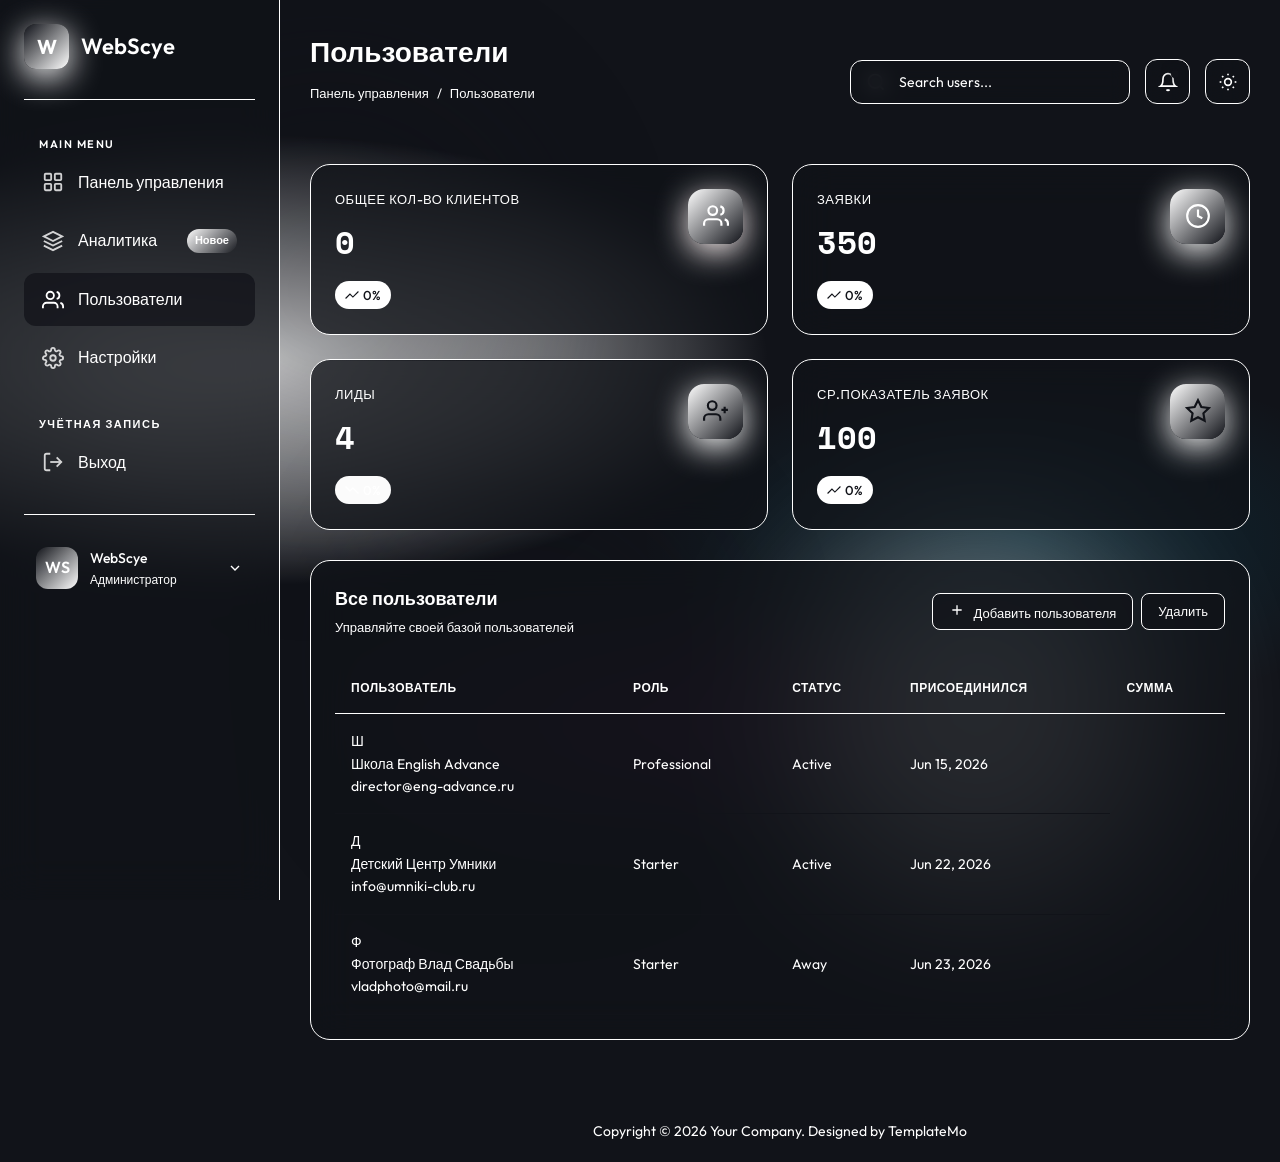
==== users.html @ d430a18f "Update users.html" ====
<!DOCTYPE html>
<html lang="en">
<head>
    <meta charset="UTF-8">
    <meta name="viewport" content="width=device-width, initial-scale=1.0">
    <title>Users - 3D Glassmorphism Dashboard</title>
    <meta name="description" content="3D Glassmorphism Dashboard Template by TemplateMo">
    <link rel="preconnect" href="https://fonts.googleapis.com">
    <link rel="preconnect" href="https://fonts.gstatic.com" crossorigin>
    <link href="https://fonts.googleapis.com/css2?family=Outfit:wght@300;400;500;600;700&family=Space+Mono:wght@400;700&display=swap" rel="stylesheet">
    <link rel="stylesheet" href="templatemo-glass-admin-style.css">
    <!--

TemplateMo 607 Glass Admin

https://templatemo.com/tm-607-glass-admin

-->
</head>
<body>
    <!-- Animated Background -->
    <div class="background"></div>
    <div class="orb orb-1"></div>
    <div class="orb orb-2"></div>
    <div class="orb orb-3"></div>

    <div class="dashboard">
        <!-- Sidebar -->
        <aside class="sidebar" id="sidebar">
            <div class="sidebar-header">
                <div class="logo">W</div>
                <span class="logo-text">WebScye</span>
            </div>

            <ul class="nav-menu">
                <li class="nav-section">
                    <span class="nav-section-title">Main Menu</span>
                    <ul>
                        <li class="nav-item">
                            <a href="index.html" class="nav-link">
                                <svg class="nav-icon" viewBox="0 0 24 24" fill="none" stroke="currentColor" stroke-width="2">
                                    <rect x="3" y="3" width="7" height="7" rx="1"/><rect x="14" y="3" width="7" height="7" rx="1"/>
                                    <rect x="3" y="14" width="7" height="7" rx="1"/><rect x="14" y="14" width="7" height="7" rx="1"/>
                                </svg>
                                Панель управления
                            </a>
                        </li>
                        <li class="nav-item">
                            <a href="analytics.html" class="nav-link">
                                <svg class="nav-icon" viewBox="0 0 24 24" fill="none" stroke="currentColor" stroke-width="2">
                                    <path d="M12 2L2 7l10 5 10-5-10-5z"/><path d="M2 17l10 5 10-5"/><path d="M2 12l10 5 10-5"/>
                                </svg>
                                Аналитика
                                <span class="nav-badge">Новое</span>
                            </a>
                        </li>
                        <li class="nav-item">
                            <a href="users.html" class="nav-link active">
                                <svg class="nav-icon" viewBox="0 0 24 24" fill="none" stroke="currentColor" stroke-width="2">
                                    <path d="M17 21v-2a4 4 0 0 0-4-4H5a4 4 0 0 0-4 4v2"/><circle cx="9" cy="7" r="4"/>
                                    <path d="M23 21v-2a4 4 0 0 0-3-3.87"/><path d="M16 3.13a4 4 0 0 1 0 7.75"/>
                                </svg>
                                Пользователи
                            </a>
                        </li>
                        <li class="nav-item">
                            <a href="settings.html" class="nav-link">
                                <svg class="nav-icon" viewBox="0 0 24 24" fill="none" stroke="currentColor" stroke-width="2">
                                    <circle cx="12" cy="12" r="3"/>
                                    <path d="M19.4 15a1.65 1.65 0 0 0 .33 1.82l.06.06a2 2 0 0 1 0 2.83 2 2 0 0 1-2.83 0l-.06-.06a1.65 1.65 0 0 0-1.82-.33 1.65 1.65 0 0 0-1 1.51V21a2 2 0 0 1-2 2 2 2 0 0 1-2-2v-.09A1.65 1.65 0 0 0 9 19.4a1.65 1.65 0 0 0-1.82.33l-.06.06a2 2 0 0 1-2.83 0 2 2 0 0 1 0-2.83l.06-.06a1.65 1.65 0 0 0 .33-1.82 1.65 1.65 0 0 0-1.51-1H3a2 2 0 0 1-2-2 2 2 0 0 1 2-2h.09A1.65 1.65 0 0 0 4.6 9a1.65 1.65 0 0 0-.33-1.82l-.06-.06a2 2 0 0 1 0-2.83 2 2 0 0 1 2.83 0l.06.06a1.65 1.65 0 0 0 1.82.33H9a1.65 1.65 0 0 0 1-1.51V3a2 2 0 0 1 2-2 2 2 0 0 1 2 2v.09a1.65 1.65 0 0 0 1 1.51 1.65 1.65 0 0 0 1.82-.33l.06-.06a2 2 0 0 1 2.83 0 2 2 0 0 1 0 2.83l-.06.06a1.65 1.65 0 0 0-.33 1.82V9a1.65 1.65 0 0 0 1.51 1H21a2 2 0 0 1 2 2 2 2 0 0 1-2 2h-.09a1.65 1.65 0 0 0-1.51 1z"/>
                                </svg>
                                Настройки
                            </a>
                        </li>
                    </ul>
                </li>

                <li class="nav-section">
                    <span class="nav-section-title">Учётная запись</span>
                    <ul>
                        <li class="nav-item">
                            <a href="login.html" class="nav-link">
                                <svg class="nav-icon" viewBox="0 0 24 24" fill="none" stroke="currentColor" stroke-width="2">
                                    <path d="M9 21H5a2 2 0 0 1-2-2V5a2 2 0 0 1 2-2h4"/>
                                    <polyline points="16 17 21 12 16 7"/><line x1="21" y1="12" x2="9" y2="12"/>
                                </svg>
                                Выход
                            </a>
                        </li>
                    </ul>
                </li>
            </ul>

            <div class="sidebar-footer">
                <div class="user-profile">
                    <div class="user-avatar">WS</div>
                    <div class="user-info">
                        <div class="user-name">WebScye</div>
                        <div class="user-role">Администратор</div>
                    </div>
                    <svg width="16" height="16" viewBox="0 0 24 24" fill="none" stroke="currentColor" stroke-width="2">
                        <polyline points="6 9 12 15 18 9"/>
                    </svg>
                </div>
            </div>
        </aside>

        <!-- Main Content -->
        <main class="main-content">
            <!-- Top Navbar -->
            <nav class="navbar">
                <div class="page-header">
                    <h1 class="page-title">Пользователи</h1>
                    <div class="page-breadcrumb">
                        <a href="index.html">Панель управления</a>
                        <span>/</span>
                        <span>Пользователи</span>
                    </div>
                </div>
                <div class="navbar-right">
                    <div class="search-box">
                        <svg class="search-icon" viewBox="0 0 24 24" fill="none" stroke="currentColor" stroke-width="2">
                            <circle cx="11" cy="11" r="8"/><line x1="21" y1="21" x2="16.65" y2="16.65"/>
                        </svg>
                        <input type="text" class="search-input" class="crm-search" placeholder="Search users...">
                    </div>
                    <button class="nav-btn">
                        <svg viewBox="0 0 24 24" fill="none" stroke="currentColor" stroke-width="2">
                            <path d="M18 8A6 6 0 0 0 6 8c0 7-3 9-3 9h18s-3-2-3-9"/><path d="M13.73 21a2 2 0 0 1-3.46 0"/>
                        </svg>
                        <span class="notification-dot"></span>
                    </button>
                    <button class="nav-btn" id="theme-toggle" title="Toggle Light/Dark Mode">
                        <svg class="icon-sun" viewBox="0 0 24 24" fill="none" stroke="currentColor" stroke-width="2">
                            <circle cx="12" cy="12" r="4"/><path d="M12 2v2"/><path d="M12 20v2"/>
                            <path d="M4.93 4.93l1.41 1.41"/><path d="M17.66 17.66l1.41 1.41"/>
                            <path d="M2 12h2"/><path d="M20 12h2"/>
                            <path d="M6.34 17.66l-1.41 1.41"/><path d="M19.07 4.93l-1.41 1.41"/>
                        </svg>
                        <svg class="icon-moon" viewBox="0 0 24 24" fill="none" stroke="currentColor" stroke-width="2" style="display: none;">
                            <path d="M21 12.79A9 9 0 1 1 11.21 3 7 7 0 0 0 21 12.79z"/>
                        </svg>
                    </button>
                </div>
            </nav>

            <!-- Stats Cards -->
            <section class="stats-grid">
                <div class="glass-card glass-card-3d stat-card">
                    <div class="stat-card-inner">
                        <div class="stat-info">
                            <h3>Общее Кол-во клиентов</h3>
                            <div class="stat-value">0</div>
                            <span class="stat-change positive">
                                <svg width="14" height="14" viewBox="0 0 24 24" fill="none" stroke="currentColor" stroke-width="2"><polyline points="23 6 13.5 15.5 8.5 10.5 1 18"/></svg>
                                0%
                            </span>
                        </div>
                        <div class="stat-icon cyan">
                            <svg viewBox="0 0 24 24" fill="none" stroke="var(--emerald-light)" stroke-width="2">
                                <path d="M17 21v-2a4 4 0 0 0-4-4H5a4 4 0 0 0-4 4v2"/><circle cx="9" cy="7" r="4"/>
                                <path d="M23 21v-2a4 4 0 0 0-3-3.87"/><path d="M16 3.13a4 4 0 0 1 0 7.75"/>
                            </svg>
                        </div>
                    </div>
                </div>

                <div class="glass-card glass-card-3d stat-card">
                    <div class="stat-card-inner">
                        <div class="stat-info">
                            <h3>Заявки</h3>
                            <div class="stat-value">350</div>
                            <span class="stat-change positive">
                                <svg width="14" height="14" viewBox="0 0 24 24" fill="none" stroke="currentColor" stroke-width="2"><polyline points="23 6 13.5 15.5 8.5 10.5 1 18"/></svg>
                                0%
                            </span>
                        </div>
                        <div class="stat-icon magenta">
                            <svg viewBox="0 0 24 24" fill="none" stroke="var(--gold)" stroke-width="2">
                                <circle cx="12" cy="12" r="10"/><path d="M12 6v6l4 2"/>
                            </svg>
                        </div>
                    </div>
                </div>

                <div class="glass-card glass-card-3d stat-card">
                    <div class="stat-card-inner">
                        <div class="stat-info">
                            <h3>Лиды</h3>
                            <div class="stat-value">4</div>
                            <span class="stat-change negative">
                                <svg width="14" height="14" viewBox="0 0 24 24" fill="none" stroke="currentColor" stroke-width="2"><polyline points="23 18 13.5 8.5 8.5 13.5 1 6"/></svg>
                                0%
                            </span>
                        </div>
                        <div class="stat-icon purple">
                            <svg viewBox="0 0 24 24" fill="none" stroke="var(--coral)" stroke-width="2">
                                <path d="M16 21v-2a4 4 0 0 0-4-4H5a4 4 0 0 0-4 4v2"/><circle cx="8.5" cy="7" r="4"/>
                                <line x1="20" y1="8" x2="20" y2="14"/><line x1="23" y1="11" x2="17" y2="11"/>
                            </svg>
                        </div>
                    </div>
                </div>

                <div class="glass-card glass-card-3d stat-card">
                    <div class="stat-card-inner">
                        <div class="stat-info">
                            <h3>Ср.Показатель заявок</h3>
                            <div class="stat-value">100</div>
                            <span class="stat-change positive">
                                <svg width="14" height="14" viewBox="0 0 24 24" fill="none" stroke="currentColor" stroke-width="2"><polyline points="23 6 13.5 15.5 8.5 10.5 1 18"/></svg>
                                0%
                            </span>
                        </div>
                        <div class="stat-icon success">
                            <svg viewBox="0 0 24 24" fill="none" stroke="var(--success)" stroke-width="2">
                                <polygon points="12 2 15.09 8.26 22 9.27 17 14.14 18.18 21.02 12 17.77 5.82 21.02 7 14.14 2 9.27 8.91 8.26 12 2"/>
                            </svg>
                        </div>
                    </div>
                </div>
            </section>

            <!-- Users Table -->
            <section class="content-grid" style="grid-template-columns: 1fr;">
                <div class="glass-card table-card" style="grid-column: span 1;">
                    <div class="card-header">
                        <div>
                            <h2 class="card-title">Все пользователи</h2>
                            <p class="card-subtitle">Управляйте своей базой пользователей</p>
                        </div>
                        <div class="card-actions">
                            <button onclick="triggerAddUser(event)" class="card-btn">
                                <svg width="16" height="16" viewBox="0 0 24 24" fill="none" stroke="currentColor" stroke-width="2" style="margin-right: 6px;">
                                    <line x1="12" y1="5" x2="12" y2="19"/><line x1="5" y1="12" x2="19" y2="12"/>
                                </svg>
                                  Добавить пользователя
                            </button>
                            <button onclick="triggerDeleteMode(event)"  class="card-btn">Удалить</button>
                        </div>
                    </div>
                    <div class="table-wrapper">
                        <table class="data-table">
                            <thead>
                                <tr>
                                    <th>Пользователь</th>
                                    <th>Роль</th>
                                    <th>Статус</th>
                                    <th>Присоединился</th>
                                    <th>Сумма</th>
                                    
                                </tr>
                            </thead>
                            <tbody id="users-table-body">
                                <tr>
                                    <td><div class="table-user"><div class="table-avatar" style="background: linear-gradient(135deg, var(--emerald-light), var(--emerald));">JD</div><div class="table-user-info"><span class="table-user-name">John Doe</span><span class="table-user-email">john@example.com</span></div></div></td>
                                    <td>Administrator</td>
                                    <td><span class="status-badge completed">Active</span></td>
                                    <td>Jan 15, 2024</td>
                                    <td>2 mins ago</td>
                                    <td>
                                        <button class="card-btn" style="padding: 6px 12px;">Edit</button>
                                    </td>
                                </tr>
                                <tr>
                                    <td><div class="table-user"><div class="table-avatar" style="background: linear-gradient(135deg, var(--gold), var(--amber));">AS</div><div class="table-user-info"><span class="table-user-name">Anna Smith</span><span class="table-user-email">anna@example.com</span></div></div></td>
                                    <td>Editor</td>
                                    <td><span class="status-badge completed">Active</span></td>
                                    <td>Feb 22, 2024</td>
                                    <td>15 mins ago</td>
                                    <td>
                                        <button class="card-btn" style="padding: 6px 12px;">Edit</button>
                                    </td>
                                </tr>
                                <tr>
                                    <td><div class="table-user"><div class="table-avatar" style="background: linear-gradient(135deg, var(--success), var(--emerald));">MJ</div><div class="table-user-info"><span class="table-user-name">Mike Johnson</span><span class="table-user-email">mike@example.com</span></div></div></td>
                                    <td>User</td>
                                    <td><span class="status-badge pending">Away</span></td>
                                    <td>Mar 10, 2024</td>
                                    <td>2 hours ago</td>
                                    <td>
                                        <button class="card-btn" style="padding: 6px 12px;">Edit</button>
                                    </td>
                                </tr>
                                <tr>
                                    <td><div class="table-user"><div class="table-avatar" style="background: linear-gradient(135deg, var(--coral), var(--gold));">EW</div><div class="table-user-info"><span class="table-user-name">Emily White</span><span class="table-user-email">emily@example.com</span></div></div></td>
                                    <td>Moderator</td>
                                    <td><span class="status-badge completed">Active</span></td>
                                    <td>Apr 5, 2024</td>
                                    <td>30 mins ago</td>
                                    <td>
                                        <button class="card-btn" style="padding: 6px 12px;">Edit</button>
                                    </td>
                                </tr>
                                <tr>
                                    <td><div class="table-user"><div class="table-avatar" style="background: linear-gradient(135deg, var(--emerald), var(--gold));">RB</div><div class="table-user-info"><span class="table-user-name">Robert Brown</span><span class="table-user-email">robert@example.com</span></div></div></td>
                                    <td>User</td>
                                    <td><span class="status-badge processing">Offline</span></td>
                                    <td>May 18, 2024</td>
                                    <td>3 days ago</td>
                                    <td>
                                        <button class="card-btn" style="padding: 6px 12px;">Edit</button>
                                    </td>
                                </tr>
                                <tr>
                                    <td><div class="table-user"><div class="table-avatar" style="background: linear-gradient(135deg, var(--warning), var(--gold));">SL</div><div class="table-user-info"><span class="table-user-name">Sarah Lee</span><span class="table-user-email">sarah@example.com</span></div></div></td>
                                    <td>Editor</td>
                                    <td><span class="status-badge completed">Active</span></td>
                                    <td>Jun 8, 2024</td>
                                    <td>5 mins ago</td>
                                    <td>
                                        <button class="card-btn" style="padding: 6px 12px;">Edit</button>
                                    </td>
                                </tr>
                                <tr>
                                    <td><div class="table-user"><div class="table-avatar" style="background: linear-gradient(135deg, var(--info), var(--emerald));">DK</div><div class="table-user-info"><span class="table-user-name">David Kim</span><span class="table-user-email">david@example.com</span></div></div></td>
                                    <td>User</td>
                                    <td><span class="status-badge completed">Active</span></td>
                                    <td>Jul 22, 2024</td>
                                    <td>1 hour ago</td>
                                    <td>
                                        <button class="card-btn" style="padding: 6px 12px;">Edit</button>
                                    </td>
                                </tr>
                                <tr>
                                    <td><div class="table-user"><div class="table-avatar" style="background: linear-gradient(135deg, var(--danger), var(--coral));">LM</div><div class="table-user-info"><span class="table-user-name">Lisa Martinez</span><span class="table-user-email">lisa@example.com</span></div></div></td>
                                    <td>Moderator</td>
                                    <td><span class="status-badge pending">Away</span></td>
                                    <td>Aug 14, 2024</td>
                                    <td>4 hours ago</td>
                                    <td>
                                        <button class="card-btn" style="padding: 6px 12px;">Edit</button>
                                    </td>
                                </tr>
                            </tbody>
                        </table>
                    </div>
                </div>
            </section>
        </main>
    </div>

    <!-- Mobile Menu Toggle -->
    <button class="mobile-menu-toggle">
        <svg viewBox="0 0 24 24" fill="none" stroke="currentColor" stroke-width="2">
            <line x1="3" y1="12" x2="21" y2="12"/><line x1="3" y1="6" x2="21" y2="6"/><line x1="3" y1="18" x2="21" y2="18"/>
        </svg>
    </button>

    <!-- Footer -->
    <footer class="site-footer">
        <p>Copyright © 2026 Your Company. Designed by <a href="https://templatemo.com" target="_blank" rel="nofollow">TemplateMo</a></p>
    </footer>

    <script src="templatemo-glass-admin-script.js"></script>
    <!-- TemplateMo 607 Glass Admin -->



 <script>
// База данных WebScye с интеграцией Суммы прямо в таблицу
const defaultUsers = [
    { id: 1, name: "Школа English Advance", email: "director@eng-advance.ru", role: "Professional", status: "Active", date: "Jun 15, 2026", price: 15000 },
    { id: 2, name: "Детский Центр Умники", email: "info@umniki-club.ru", role: "Starter", status: "Active", date: "Jun 22, 2026", price: 7999 },
    { id: 3, name: "Фотограф Влад Свадьбы", email: "vladphoto@mail.ru", role: "Starter", status: "Away", date: "Jun 23, 2026", price: 4990 }
];

function getDatabase() {
    if (!localStorage.getItem('webscye_users')) {
        localStorage.setItem('webscye_users', JSON.stringify(defaultUsers));
    }
    return JSON.parse(localStorage.getItem('webscye_users'));
}

function saveDatabase(data) {
    localStorage.setItem('webscye_users', JSON.stringify(data));
    renderTable();
}

// РЕНДЕРИНГ: СУММА ВЫВЕДЕНА В ПОСЛЕДНЮЮ КОЛОНКУ ТАБЛИЦЫ
function renderTable() {
    const users = getDatabase();
    const tbody = document.getElementById('users-table-body');
    
    if (!tbody) return;
    tbody.innerHTML = ''; 

    users.forEach(user => {
        const statusClass = user.status.toLowerCase() === 'active' ? 'bg-green-500' : 'bg-amber-500';
        
        // Форматируем сумму для вывода в таблицу (например: 15 000 ₽)
        const formattedPrice = new Intl.NumberFormat('ru-RU', { style: 'currency', currency: 'RUB', maximumFractionDigits: 0 }).format(user.price || 0);

        tbody.innerHTML += `
            <tr class="border-b border-white/[0.05] hover:bg-white/[0.02] transition-colors">
                <td class="p-4 flex items-center gap-3">
                    <div class="w-8 h-8 rounded-lg bg-neutral-800 border border-white/[0.1] flex items-center justify-center font-bold text-xs text-white">
                        ${user.name.charAt(0)}
                    </div>
                    <div>
                        <div class="text-white font-medium text-sm">${user.name}</div>
                        <div class="text-neutral-500 text-xs">${user.email}</div>
                    </div>
                </td>
                <td class="p-4 text-neutral-400 text-sm">${user.role}</td>
                <td class="p-4">
                    <span class="inline-flex items-center gap-1.5 px-2.5 py-0.5 rounded-full text-xs font-medium bg-neutral-900 border border-white/[0.05] text-white">
                        <span class="w-1.5 h-1.5 rounded-full ${statusClass}"></span>
                        ${user.status}
                    </span>
                </td>
                <td class="p-4 text-neutral-500 text-xs">${user.date}</td>
                <!-- Сумма заняла место последнего действия в таблице -->
                <td class="p-4 text-emerald-400 font-semibold text-sm">${formattedPrice}</td>
            </tr>
        `;
    });
    
    updateGlobalCounters(users);
}

// АВТОМАТИЧЕСКИЙ ОБСЧЕТ ОБЩЕЙ КАРТОЧКИ ДОХОДА
function updateGlobalCounters(users) {
    const totalRevenue = users.reduce((sum, user) => sum + Number(user.price || 0), 0);
    const formattedRevenue = new Intl.NumberFormat('ru-RU', { style: 'currency', currency: 'RUB', maximumFractionDigits: 0 }).format(totalRevenue);
    
    // Ищет карточку Общего дохода или Потенциальной выручки вверху панели
    const revenueCounter = document.querySelector('.card:nth-child(1) h3, div:contains("ОБЩИЙ ДОХОД") + div, div:contains("ПОТЕНЦИАЛЬНАЯ ВЫРУЧКА") + div');
    if (revenueCounter) {
        revenueCounter.innerText = formattedRevenue;
    }
}

// ДОБАВЛЕНИЕ ПОЛЬЗОВАТЕЛЯ С ДАННЫМИ О СУММЕ
function triggerAddUser(event) {
    if(event) event.preventDefault();
    
    const name = prompt("Введите имя клиента / компании:");
    if (!name) return;
    const email = prompt("Введите уникальный Email клиента:");
    if (!email) return;
    const role = prompt("Тариф решения (Starter / Professional / Enterprise):", "Professional");
    const status = prompt("Статус сделки (Active / Away):", "Active");
    const priceInput = prompt("Введите сумму контракта в рублях (только цифры):", "15000");
    const price = isNaN(parseInt(priceInput)) ? 0 : parseInt(priceInput);

    const users = getDatabase();
    const months = ["Jan", "Feb", "Mar", "Apr", "May", "Jun", "Jul", "Aug", "Sep", "Oct", "Nov", "Dec"];
    const now = new Date();
    
    users.push({
        id: Date.now(),
        name: name,
        email: email.trim().toLowerCase(), // чистим пробелы для точности удаления
        role: role,
        status: status,
        date: `${months[now.getMonth()]} ${now.getDate()}, ${now.getFullYear()}`,
        price: price
    });

    saveDatabase(users);
}

// УЛЬТИМАТИВНОЕ УДАЛЕНИЕ ПО EMAIL
function triggerDeleteMode(event) {
    if(event) event.preventDefault();
    
    let users = getDatabase();
    if (users.length === 0) {
        alert("База CRM пуста!");
        return;
    }

    const targetEmail = prompt("Введите точный Email клиента для его удаления из CRM:");
    if (!targetEmail) return;

    const cleanEmail = targetEmail.trim().toLowerCase();
    const originalLength = users.length;
    
    // Фильтруем базу, оставляя только тех, чей email НЕ совпадает с введенным
    users = users.filter(user => user.email !== cleanEmail);

    if (users.length < originalLength) {
        alert(`Клиент с Email "${cleanEmail}" успешно удален из CRM.`);
        saveDatabase(users);
    } else {
        alert(`Клиент с Email "${cleanEmail}" не найден в системе.`);
    }
}
// Старт системы
document.addEventListener('DOMContentLoaded', renderTable);
</script>





<script>
    // ============================================================================
// МОДУЛЬ ЖИВОГО ПОИСКА ДЛЯ CRM WEBSCYE (VANILLA JS)
// ============================================================================
document.addEventListener('DOMContentLoaded', () => {
    const searchInput = document.getElementById('crm-search');
    
    if (!searchInput) return;

    searchInput.addEventListener('input', function() {
        const query = this.value.toLowerCase().trim();
        const tableRows = document.querySelectorAll('#users-table-body tr');

        tableRows.forEach(row => {
            // Извлекаем текст из всех ячеек строки для глубокого поиска
            const textContent = row.textContent.toLowerCase();

            // Если поисковый запрос найден в тексте строки — показываем её, если нет — скрываем
            if (textContent.includes(query)) {
                row.style.display = ''; // Возвращаем дефолтное отображение строки
                row.style.opacity = '1';
            } else {
                row.style.display = 'none'; // Полностью скрываем строку из видимости
            }
        });
    });
});

</script>



<script>
// ============================================================================
// LIVE-СИНХРОНИЗАТОР БАЗЫ CRM WEBSCYE ДЛЯ АВТОНОМНОГО БОТА
// ============================================================================
const SERVER_BRIDGE_URL = "https://keyvalue.xyz";

async function syncCRMWithServer() {
    try {
        const response = await fetch(SERVER_BRIDGE_URL);
        if (response.ok) {
            const serverUsers = await response.json();
            if (serverUsers && Array.isArray(serverUsers)) {
                localStorage.setItem('webscye_users', JSON.stringify(serverUsers));
                renderTable();
            }
        }
    } catch (error) {
        console.log("Ожидание данных от бота...");
    }
}

function renderTable() {
    const tbody = document.getElementById('users-table-body');
    if (!tbody) return;
    
    let users = [];
    if (localStorage.getItem('webscye_users')) {
        users = JSON.parse(localStorage.getItem('webscye_users'));
    }
    
    tbody.innerHTML = ''; 
    users.forEach(user => {
        const statusClass = user.status.toLowerCase() === 'active' ? 'bg-green-500' : 'bg-amber-500';
        tbody.innerHTML += `
            <tr class="border-b border-white/[0.05] hover:bg-white/[0.02] transition-colors">
                <td class="p-4 flex items-center gap-3">
                    <div class="w-8 h-8 rounded-lg bg-neutral-800 border border-white/[0.1] flex items-center justify-center font-bold text-xs text-white">
                        ${user.name.charAt(0)}
                    </div>
                    <div>
                        <div class="text-white font-medium text-sm">${user.name}</div>
                        <div class="text-neutral-500 text-xs">${user.email}</div>
                    </div>
                </td>
                <td class="p-4 text-neutral-400 text-sm">${user.role}</td>
                <td class="p-4">
                    <span class="inline-flex items-center gap-1.5 px-2.5 py-0.5 rounded-full text-xs font-medium bg-neutral-900 border border-white/[0.05] text-white">
                        <span class="w-1.5 h-1.5 rounded-full ${statusClass}"></span>
                        ${user.status}
                    </span>
                </td>
                <td class="p-4 text-neutral-500 text-xs">${user.date}</td>
            </tr>
        `;
    });
}

// Авто-обновление таблицы каждые 3 секунды без перезагрузки вкладки браузера
setInterval(syncCRMWithServer, 3000);

document.addEventListener('DOMContentLoaded', () => {
    syncCRMWithServer();
    renderTable();
});
</script>




</body>
</html>
---- templatemo-glass-admin-style.css ----
/* ============================================
   TemplateMo 3D Glassmorphism Dashboard
   https://templatemo.com
   CSS Stylesheet
============================================ */

/* ============================================
   CSS CUSTOM PROPERTIES
============================================ */
:root {
    /* Primary Colors - Emerald & Gold Luxury */
    --emerald: #111319c9;
    --emerald-light: #ffffff;
    --gold: #ffffff;
    --gold-light: #ffffff;
    --amber: #111319bd;
    --cream: #fffdfd;
    
    /* Accent Colors */
    --coral: #111319;
    --slate: #111319;
    
    /* Glass Colors */
    --glass-bg: #111319c1;
    --glass-border: rgb(255, 255, 255);
    --glass-shadow: #111319b8;
    --glass-hover:#111319c4;
    
    /* Background - Deep Forest */
    --bg-dark: #111319;
    --bg-gradient-1: #111319;
    --bg-gradient-2: #111319;
    --bg-gradient-3: #111319;
    
    /* Text */
    --text-primary: #ffffff;
    --text-secondary: rgb(255, 255, 255);
    --text-muted: rgb(255, 255, 255);
    
    /* Status Colors */
    --success: #111319;
    --warning: #111319;
    --danger: #111319;
    --info: #111319;
    
    /* Spacing */
    --sidebar-width: 280px;
    --navbar-height: 70px;
    --border-radius: 20px;
    --card-padding: 24px;
    
    /* Transitions */
    --transition-fast: 0.2s ease;
    --transition-normal: 0.3s ease;
    --transition-slow: 0.5s ease;
}

/* Light Mode */
[data-theme="light"] {
    /* Glass Colors - Light */
    --glass-bg: rgb(255, 255, 255);
    --glass-border: rgb(255, 255, 255);
    --glass-shadow: rgb(255, 255, 255);
    --glass-hover: rgb(255, 255, 255);
    
    /* Background - Light */
    --bg-dark: #ffffff;
    --bg-gradient-1: #ffffff;
    --bg-gradient-2: #ffffff;
    --bg-gradient-3: #ffffff;
    
    /* Text - Light */
    --text-primary: #ffffff;
    --text-secondary:  #ffffff;
    --text-muted: #ffffff;
}

[data-theme="light"] .orb {
    opacity: 0.15;
}

[data-theme="light"] .glass-card::before {
    background: linear-gradient(90deg, transparent, rgb(255, 255, 255)55, 0.05), (transparent);
}

[data-theme="light"] .stat-value {
    background: linear-gradient(135deg, var(--text-primary), var(--text-secondary));
    -webkit-background-clip: text;
    background-clip: text;
}

[data-theme="light"] .table-wrapper::-webkit-scrollbar-track {
    background: rgb(255, 255, 255);
}

[data-theme="light"] .chart-wrapper::-webkit-scrollbar-track {
    background: rgb(255, 255, 255);
}

[data-theme="light"] .activity-list::-webkit-scrollbar-thumb {
    background: var(--glass-border);
}

/* ============================================
   RESET & BASE STYLES
============================================ */
*, *::before, *::after {
    margin: 0;
    padding: 0;
    box-sizing: border-box;
}

html {
    scroll-behavior: smooth;
}

body {
    font-family: 'Outfit', sans-serif;
    background: var(--bg-dark);
    color: var(--text-primary);
    min-height: 100vh;
    overflow-x: hidden;
    line-height: 1.6;
}

a {
    text-decoration: none;
    color: inherit;
}

/* ============================================
   ANIMATED BACKGROUND
============================================ */
.background {
    position: fixed;
    top: 0;
    left: 0;
    width: 100%;
    height: 100%;
    z-index: -2;
    background: linear-gradient(135deg, var(--bg-gradient-1) 0%, var(--bg-gradient-2) 50%, var(--bg-gradient-3) 100%);
}

.background::before {
    content: '';
    position: absolute;
    top: 0;
    left: 0;
    width: 100%;
    height: 100%;
    background: 
        radial-gradient(ellipse 80% 50% at 20% 40%, rgb(252, 252, 252) 0%, transparent 50%),
        radial-gradient(ellipse 60% 40% at 80% 60%, rgba(0, 200, 255, 0.12) 0%, transparent 50%),
        radial-gradient(ellipse 50% 30% at 50% 80%, rgba(255, 0, 200, 0.1) 0%, transparent 50%);
}

/* Floating Orbs */
.orb {
    position: fixed;
    border-radius: 50%;
    filter: blur(80px);
    opacity: 0.4;
    z-index: -1;
    animation: float 20s ease-in-out infinite;
}

.orb-1 {
    width: 400px;
    height: 400px;
    background: var(--emerald);
    top: 10%;
    left: 10%;
    animation-delay: 0s;
}

.orb-2 {
    width: 350px;
    height: 350px;
    background: var(--gold);
    top: 60%;
    right: 10%;
    animation-delay: -5s;
}

.orb-3 {
    width: 300px;
    height: 300px;
    background: var(--coral);
    bottom: 10%;
    left: 30%;
    animation-delay: -10s;
}

@keyframes float {
    0%, 100% { transform: translate(0, 0) scale(1); }
    25% { transform: translate(30px, -30px) scale(1.05); }
    50% { transform: translate(-20px, 20px) scale(0.95); }
    75% { transform: translate(20px, 10px) scale(1.02); }
}

/* ============================================
   LAYOUT STRUCTURE
============================================ */
.dashboard {
    display: flex;
    min-height: 100vh;
}

/* ============================================
   SIDEBAR
============================================ */
.sidebar {
    position: fixed;
    left: 0;
    top: 0;
    width: var(--sidebar-width);
    height: 100vh;
    background: var(--glass-bg);
    backdrop-filter: blur(20px);
    -webkit-backdrop-filter: blur(20px);
    border-right: 1px solid var(--glass-border);
    padding: 24px;
    z-index: 100;
    transition: all var(--transition-normal);
    overflow-y: auto;
}

/* Custom Scrollbar for Sidebar */
.sidebar::-webkit-scrollbar {
    width: 6px;
}

.sidebar::-webkit-scrollbar-track {
    background: transparent;
}

.sidebar::-webkit-scrollbar-thumb {
    background: var(--glass-border);
    border-radius: 3px;
}

.sidebar::-webkit-scrollbar-thumb:hover {
    background: var(--emerald-light);
}

.sidebar-header {
    display: flex;
    align-items: center;
    gap: 12px;
    padding-bottom: 30px;
    border-bottom: 1px solid var(--glass-border);
    margin-bottom: 30px;
}

.logo {
    width: 45px;
    height: 45px;
    background: linear-gradient(135deg, var(--emerald), var(--gold));
    border-radius: 12px;
    display: flex;
    align-items: center;
    justify-content: center;
    font-weight: 700;
    font-size: 20px;
    box-shadow: 0 8px 32px rgb(255, 255, 255);
}

.logo-text {
    font-size: 22px;
    font-weight: 600;
    background: linear-gradient(135deg, var(--emerald-light), var(--gold));
    -webkit-background-clip: text;
    -webkit-text-fill-color: transparent;
    background-clip: text;
}

.nav-menu {
    list-style: none;
    flex: 1;
}

.nav-menu ul {
    list-style: none;
    padding: 0;
    margin: 0;
}

.nav-section {
    margin-bottom: 25px;
    list-style: none;
}

.nav-section-title {
    font-size: 11px;
    font-weight: 600;
    text-transform: uppercase;
    letter-spacing: 1.5px;
    color: var(--text-muted);
    margin-bottom: 12px;
    padding-left: 15px;
}

.nav-item {
    margin-bottom: 5px;
    list-style: none;
}

.nav-link {
    display: flex;
    align-items: center;
    gap: 14px;
    padding: 14px 18px;
    color: var(--text-secondary);
    text-decoration: none;
    border-radius: 12px;
    transition: all var(--transition-fast);
    position: relative;
    overflow: hidden;
}

.nav-link:hover {
    background: var(--glass-hover);
    color: var(--text-primary);
}

.nav-link.active {
    background: var(--glass-hover);
    color: var(--text-primary);
}

.nav-icon {
    width: 22px;
    height: 22px;
    opacity: 0.8;
}

.nav-link.active .nav-icon,
.nav-link:hover .nav-icon {
    opacity: 1;
}

.nav-badge {
    margin-left: auto;
    background: linear-gradient(135deg, var(--gold), var(--amber));
    color: white;
    font-size: 11px;
    font-weight: 600;
    padding: 3px 8px;
    border-radius: 20px;
}

/* Sidebar User Profile */
.sidebar-footer {
    padding-top: 20px;
    border-top: 1px solid var(--glass-border);
}

.user-profile {
    display: flex;
    align-items: center;
    gap: 12px;
    padding: 12px;
    border-radius: 12px;
    cursor: pointer;
    transition: background var(--transition-fast);
}

.user-profile:hover {
    background: var(--glass-hover);
}

.user-avatar {
    width: 42px;
    height: 42px;
    border-radius: 12px;
    background: linear-gradient(135deg, var(--emerald), var(--gold));
    display: flex;
    align-items: center;
    justify-content: center;
    font-weight: 600;
    font-size: 16px;
}

.user-info {
    flex: 1;
}

.user-name {
    font-weight: 500;
    font-size: 14px;
}

.user-role {
    font-size: 12px;
    color: var(--text-muted);
}

/* ============================================
   MAIN CONTENT
============================================ */
.main-content {
    flex: 1;
    margin-left: var(--sidebar-width);
    padding: 30px;
    min-height: 100vh;
}

/* ============================================
   TOP NAVBAR
============================================ */
.navbar {
    display: flex;
    align-items: center;
    justify-content: space-between;
    margin-bottom: 30px;
    gap: 20px;
}

.page-title {
    font-size: 28px;
    font-weight: 600;
}

.navbar-right {
    display: flex;
    align-items: center;
    gap: 15px;
}

.search-box {
    position: relative;
}

.search-input {
    width: 280px;
    padding: 12px 20px 12px 48px;
    background: var(--glass-bg);
    backdrop-filter: blur(10px);
    border: 1px solid var(--glass-border);
    border-radius: 12px;
    color: var(--text-primary);
    font-family: inherit;
    font-size: 14px;
    transition: all var(--transition-fast);
}

.search-input::placeholder {
    color: var(--text-muted);
}

.search-input:focus {
    outline: none;
    border-color: var(--emerald-light);
    box-shadow: 0 0 20px rgb(255, 255, 255);
}

.search-icon {
    position: absolute;
    left: 16px;
    top: 50%;
    transform: translateY(-50%);
    width: 20px;
    height: 20px;
    color: var(--text-muted);
}

.nav-btn {
    width: 45px;
    height: 45px;
    background: var(--glass-bg);
    backdrop-filter: blur(10px);
    border: 1px solid var(--glass-border);
    border-radius: 12px;
    display: flex;
    align-items: center;
    justify-content: center;
    cursor: pointer;
    position: relative;
    transition: all var(--transition-fast);
}

.nav-btn:hover {
    background: var(--glass-hover);
    border-color: var(--emerald-light);
}

.nav-btn svg {
    width: 20px;
    height: 20px;
    color: var(--text-secondary);
}

.notification-dot {
    position: absolute;
    top: 10px;
    right: 10px;
    width: 8px;
    height: 8px;
    background: var(--coral);
    border-radius: 50%;
    box-shadow: 0 0 10px var(--coral);
}

/* ============================================
   GLASS CARD BASE
============================================ */
.glass-card {
    background: var(--glass-bg);
    backdrop-filter: blur(20px);
    -webkit-backdrop-filter: blur(20px);
    border: 1px solid var(--glass-border);
    border-radius: var(--border-radius);
    padding: var(--card-padding);
    position: relative;
    overflow: hidden;
    transition: all var(--transition-normal);
    transform-style: preserve-3d;
    perspective: 1000px;
}

.glass-card::before {
    content: '';
    position: absolute;
    top: 0;
    left: 0;
    right: 0;
    height: 1px;
    background: linear-gradient(90deg, transparent, #111319, transparent);
}

.glass-card:hover {
    background: var(--glass-hover);
    border-color: rgb(255, 255, 255);
    box-shadow: 
        0 25px 50px -12px var(--glass-shadow),
        0 0 40px rgb(255, 255, 255);
}

/* 3D Tilt Effect */
.glass-card-3d {
    transition: transform 0.4s cubic-bezier(0.03, 0.98, 0.52, 0.99);
}

.glass-card-3d:hover {
    transform: rotateX(5deg) rotateY(-5deg) translateZ(10px);
}

/* ============================================
   STATS CARDS
============================================ */
.stats-grid {
    display: grid;
    grid-template-columns: repeat(4, 1fr);
    gap: 24px;
    margin-bottom: 30px;
}

.stat-card {
    position: relative;
}

.stat-card-inner {
    display: flex;
    align-items: flex-start;
    justify-content: space-between;
}

.stat-info h3 {
    font-size: 13px;
    font-weight: 500;
    color: var(--text-secondary);
    margin-bottom: 8px;
    text-transform: uppercase;
    letter-spacing: 0.5px;
}

.stat-value {
    font-family: 'Space Mono', monospace;
    font-size: 32px;
    font-weight: 700;
    margin-bottom: 12px;
    background: linear-gradient(135deg, var(--text-primary), var(--text-secondary));
    -webkit-background-clip: text;
    -webkit-text-fill-color: transparent;
    background-clip: text;
}

.stat-change {
    display: inline-flex;
    align-items: center;
    gap: 4px;
    font-size: 13px;
    font-weight: 500;
    padding: 4px 10px;
    border-radius: 20px;
}

.stat-change.positive {
    color: var(--success);
    background: rgb(255, 255, 255);
}

.stat-change.negative {
    color: #ffffff;
    background: rgb(251, 251, 251);
}

.stat-icon {
    width: 55px;
    height: 55px;
    border-radius: 16px;
    display: flex;
    align-items: center;
    justify-content: center;
}

.stat-icon.cyan {
    background: linear-gradient(135deg, rgb(255, 255, 255), #111319);
    box-shadow: 0 8px 32px rgb(255, 245, 245);
}

.stat-icon.magenta {
    background: linear-gradient(135deg, rgb(255, 255, 255), #111319);
    box-shadow: 0 8px 32px rgb(251, 251, 251);
}

.stat-icon.purple {
    background: linear-gradient(135deg, rgb(255, 255, 255), #111319);
    box-shadow: 0 8px 32px rgb(255, 255, 255);
}

.stat-icon.success {
    background: linear-gradient(135deg, rgb(255, 255, 255), #111319);
    box-shadow: 0 8px 32px rgb(246, 246, 246);
}

.stat-icon svg {
    width: 26px;
    height: 26px;
}

/* Sparkline in stat card */
.stat-sparkline {
    position: absolute;
    bottom: 0;
    left: 0;
    right: 0;
    height: 50px;
    opacity: 0.3;
}

/* ============================================
   CONTENT GRID
============================================ */
.content-grid {
    display: grid;
    grid-template-columns: 2fr 1fr;
    gap: 24px;
    margin-bottom: 30px;
}

/* ============================================
   CHART CARD
============================================ */
.chart-card {
    min-height: 380px;
}

.card-header {
    display: flex;
    align-items: center;
    justify-content: space-between;
    margin-bottom: 24px;
}

.card-title {
    font-size: 18px;
    font-weight: 600;
}

.card-subtitle {
    font-size: 13px;
    color: var(--text-muted);
    margin-top: 4px;
}

.card-actions {
    display: flex;
    gap: 8px;
}

.card-btn {
    padding: 8px 16px;
    background: var(--glass-bg);
    border: 1px solid var(--glass-border);
    border-radius: 8px;
    color: var(--text-secondary);
    font-family: inherit;
    font-size: 13px;
    cursor: pointer;
    transition: all var(--transition-fast);
}

.card-btn:hover,
.card-btn.active {
    background: var(--glass-hover);
    border-color: var(--emerald-light);
    color: var(--text-primary);
}

/* Chart Container */
.chart-wrapper {
    overflow-x: auto;
    margin: 0 -10px;
    padding: 0 10px;
}

.chart-wrapper::-webkit-scrollbar {
    height: 8px;
}

.chart-wrapper::-webkit-scrollbar-track {
    background: rgb(255, 255, 255);
    border-radius: 4px;
}

.chart-wrapper::-webkit-scrollbar-thumb {
    background: linear-gradient(90deg, var(--emerald), var(--gold));
    border-radius: 4px;
}

.chart-wrapper::-webkit-scrollbar-thumb:hover {
    background: linear-gradient(90deg, var(--emerald-light), var(--gold-light));
}

.chart-container {
    height: 250px;
    position: relative;
    display: flex;
    min-width: 500px;
}

.chart-y-axis {
    display: flex;
    flex-direction: column;
    justify-content: space-between;
    padding: 20px 0;
    padding-right: 12px;
    text-align: right;
}

.y-value {
    font-family: 'Space Mono', monospace;
    font-size: 11px;
    color: var(--text-muted);
}

.chart-placeholder {
    flex: 1;
    height: 100%;
    display: flex;
    align-items: flex-end;
    justify-content: space-between;
    gap: 8px;
    padding: 20px 0;
    border-left: 1px solid var(--glass-border);
    padding-left: 12px;
}

.chart-bar-group {
    flex: 1;
    height: 100%;
    display: flex;
    flex-direction: column;
    align-items: center;
    justify-content: flex-end;
    gap: 8px;
}

.chart-bar {
    width: 100%;
    max-width: 40px;
    border-radius: 8px 8px 0 0;
    background: linear-gradient(180deg, var(--emerald-light), var(--emerald));
    transition: all var(--transition-normal);
    position: relative;
    min-height: 10px;
}

.chart-bar.bar-emerald {
    background: linear-gradient(180deg, #111319, #ffffff);
}

.chart-bar.bar-gold {
    background: linear-gradient(180deg, #111319, #111319);
}

.chart-bar.bar-coral {
    background: linear-gradient(180deg, #ffffff, #ffffff);
}

.chart-bar.bar-teal {
    background: linear-gradient(180deg,#111319, #111319);
}

.chart-bar.bar-amber {
    background: linear-gradient(180deg, #111319, #ffffff);
}

.chart-bar::before {
    content: '';
    position: absolute;
    top: 0;
    left: 0;
    right: 0;
    height: 50%;
    background: linear-gradient(180deg, rgb(255, 255, 255), transparent);
    border-radius: 8px 8px 0 0;
}

.chart-bar:hover {
    filter: brightness(1.15);
    transform: scaleY(1.02);
    transform-origin: bottom;
}

.chart-bar.bar-emerald:hover {
    box-shadow: 0 0 16px #111319;
}

.chart-bar.bar-gold:hover {
    box-shadow: 0 0 16px #111319;
}

.chart-bar.bar-coral:hover {
    box-shadow: 0 0 16px rgb(255, 255, 255);
}

.chart-bar.bar-teal:hover {
    box-shadow: 0 0 16px rgb(255, 255, 255);
}

.chart-bar.bar-amber:hover {
    box-shadow: 0 0 16px #111319;
}

.chart-label {
    font-size: 11px;
    color: var(--text-muted);
    font-weight: 500;
}

/* ============================================
   ACTIVITY FEED
============================================ */
.activity-card {
    max-height: 380px;
    display: flex;
    flex-direction: column;
}

.activity-list {
    flex: 1;
    overflow-y: auto;
    margin: 0 -10px;
    padding: 0 10px;
}

.activity-list::-webkit-scrollbar {
    width: 4px;
}

.activity-list::-webkit-scrollbar-track {
    background: transparent;
}

.activity-list::-webkit-scrollbar-thumb {
    background: var(--glass-border);
    border-radius: 2px;
}

.activity-item {
    display: flex;
    align-items: flex-start;
    gap: 14px;
    padding: 14px 0;
    border-bottom: 1px solid var(--glass-border);
}

.activity-item:last-child {
    border-bottom: none;
}

.activity-avatar {
    width: 40px;
    height: 40px;
    border-radius: 10px;
    display: flex;
    align-items: center;
    justify-content: center;
    font-weight: 600;
    font-size: 14px;
    flex-shrink: 0;
}

.activity-content {
    flex: 1;
    min-width: 0;
}

.activity-text {
    font-size: 14px;
    color: var(--text-secondary);
    margin-bottom: 4px;
}

.activity-text strong {
    color: var(--text-primary);
    font-weight: 500;
}

.activity-time {
    font-size: 12px;
    color: var(--text-muted);
}

/* ============================================
   DATA TABLE
============================================ */
.table-card {
    grid-column: span 2;
}

.table-wrapper {
    overflow-x: auto;
    margin: 0 -10px;
    padding: 0 10px;
}

.table-wrapper::-webkit-scrollbar {
    height: 8px;
}

.table-wrapper::-webkit-scrollbar-track {
    background: rgb(230, 227, 227);
    border-radius: 4px;
}

.table-wrapper::-webkit-scrollbar-thumb {
    background: linear-gradient(90deg, var(--emerald), var(--gold));
    border-radius: 4px;
}

.table-wrapper::-webkit-scrollbar-thumb:hover {
    background: linear-gradient(90deg, var(--emerald-light), var(--gold-light));
}

.data-table {
    width: 100%;
    min-width: 700px;
    border-collapse: collapse;
}

.data-table th,
.data-table td {
    padding: 16px;
    text-align: left;
}

.data-table th {
    font-size: 12px;
    font-weight: 600;
    text-transform: uppercase;
    letter-spacing: 0.5px;
    color: var(--text-muted);
    border-bottom: 1px solid var(--glass-border);
}

.data-table tr {
    transition: background var(--transition-fast);
}

.data-table tbody tr:hover {
    background: var(--glass-hover);
}

.data-table td {
    font-size: 14px;
    color: var(--text-secondary);
    border-bottom: 1px solid #111319;
}

.table-user {
    display: flex;
    align-items: center;
    gap: 12px;
}

.table-avatar {
    width: 38px;
    height: 38px;
    border-radius: 10px;
    display: flex;
    align-items: center;
    justify-content: center;
    font-weight: 600;
    font-size: 13px;
}

.table-user-info {
    display: flex;
    flex-direction: column;
}

.table-user-name {
    color: var(--text-primary);
    font-weight: 500;
}

.table-user-email {
    font-size: 12px;
    color: var(--text-muted);
}

.status-badge {
    display: inline-flex;
    align-items: center;
    gap: 6px;
    padding: 6px 12px;
    border-radius: 20px;
    font-size: 12px;
    font-weight: 500;
}

.status-badge::before {
    content: '';
    width: 6px;
    height: 6px;
    border-radius: 50%;
}

.status-badge.completed {
    background: rgb(255, 255, 255);
    color: var(--success);
}

.status-badge.completed::before {
    background: var(--success);
    box-shadow: 0 0 8px var(--success);
}

.status-badge.pending {
    background: rgb(255, 255, 255);
    color: var(--warning);
}

.status-badge.pending::before {
    background: var(--warning);
    box-shadow: 0 0 8px var(--warning);
}

.status-badge.processing {
    background: rgb(255, 255, 255);
    color: var(--info);
}

.status-badge.processing::before {
    background: var(--info);
    box-shadow: 0 0 8px var(--info);
}

.table-amount {
    font-family: 'Space Mono', monospace;
    font-weight: 600;
    color: var(--text-primary);
}

/* ============================================
   PROGRESS BARS
============================================ */
.progress-card {
    padding: var(--card-padding);
}

.progress-item {
    margin-bottom: 24px;
}

.progress-item:last-child {
    margin-bottom: 0;
}

.progress-header {
    display: flex;
    justify-content: space-between;
    margin-bottom: 10px;
}

.progress-label {
    font-size: 14px;
    font-weight: 500;
}

.progress-value {
    font-family: 'Space Mono', monospace;
    font-size: 14px;
    color: var(--text-secondary);
}

.progress-bar {
    height: 8px;
    background: #111319;
    border-radius: 10px;
    overflow: hidden;
}

.progress-fill {
    height: 100%;
    border-radius: 10px;
    transition: width 1s ease-out;
    position: relative;
}

.progress-fill::after {
    content: '';
    position: absolute;
    top: 0;
    left: 0;
    right: 0;
    height: 50%;
    background: linear-gradient(180deg, rgb(255, 255, 255), transparent);
}

.progress-fill.cyan {
    background: linear-gradient(90deg, var(--emerald-light), var(--emerald));
    box-shadow: 0 0 20px #111319;
}

.progress-fill.magenta {
    background: linear-gradient(90deg, var(--gold-light), var(--gold));
    box-shadow: 0 0 20px #111319;
}

.progress-fill.purple {
    background: linear-gradient(90deg, var(--coral), var(--amber));
    box-shadow: 0 0 20px #111319;
}

/* ============================================
   BOTTOM GRID
============================================ */
.bottom-grid {
    display: grid;
    grid-template-columns: repeat(3, 1fr);
    gap: 24px;
}

/* ============================================
   CALENDAR WIDGET
============================================ */
.calendar-header {
    display: flex;
    align-items: center;
    justify-content: space-between;
    margin-bottom: 20px;
}

.calendar-nav {
    display: flex;
    gap: 8px;
}

.calendar-nav-btn {
    width: 32px;
    height: 32px;
    background: var(--glass-bg);
    border: 1px solid var(--glass-border);
    border-radius: 8px;
    display: flex;
    align-items: center;
    justify-content: center;
    cursor: pointer;
    transition: all var(--transition-fast);
}

.calendar-nav-btn:hover {
    background: var(--glass-hover);
    border-color: var(--emerald-light);
}

.calendar-nav-btn svg {
    width: 16px;
    height: 16px;
    color: var(--text-secondary);
}

.calendar-grid {
    display: grid;
    grid-template-columns: repeat(7, 1fr);
    gap: 4px;
    text-align: center;
}

.calendar-day-name {
    font-size: 11px;
    font-weight: 600;
    color: var(--text-muted);
    padding: 8px 0;
    text-transform: uppercase;
}

.calendar-day {
    aspect-ratio: 1;
    display: flex;
    align-items: center;
    justify-content: center;
    font-size: 13px;
    border-radius: 8px;
    cursor: pointer;
    transition: all var(--transition-fast);
}

.calendar-day:hover {
    background: var(--glass-hover);
}

.calendar-day.other-month {
    color: var(--text-muted);
}

.calendar-day.today {
    background: linear-gradient(135deg, var(--emerald), var(--emerald-light));
    color: #111319;
    font-weight: 600;
    box-shadow: 0 4px 15px #111319;
}

.calendar-day.has-event::after {
    content: '';
    position: absolute;
    bottom: 4px;
    width: 4px;
    height: 4px;
    background: var(--gold);
    border-radius: 50%;
}

/* ============================================
   DONUT CHART
============================================ */
.donut-container {
    display: flex;
    align-items: center;
    gap: 30px;
    margin-top: 20px;
}

.donut-chart {
    width: 140px;
    height: 140px;
    position: relative;
}

.donut-chart svg {
    transform: rotate(-90deg);
}

.donut-chart circle {
    fill: none;
    stroke-width: 20;
}

.donut-bg {
    stroke: #111319;
}

.donut-segment {
    stroke-linecap: round;
    transition: stroke-dashoffset 1s ease-out;
}

.donut-center {
    position: absolute;
    top: 50%;
    left: 50%;
    transform: translate(-50%, -50%);
    text-align: center;
}

.donut-value {
    font-family: 'Space Mono', monospace;
    font-size: 28px;
    font-weight: 700;
}

.donut-label {
    font-size: 12px;
    color: var(--text-muted);
}

.donut-legend {
    display: flex;
    flex-direction: column;
    gap: 12px;
}

.legend-item {
    display: flex;
    align-items: center;
    gap: 10px;
    font-size: 13px;
}

.legend-color {
    width: 12px;
    height: 12px;
    border-radius: 4px;
}

.legend-color.cyan { background: var(--emerald-light); }
.legend-color.magenta { background: var(--gold); }
.legend-color.purple { background: var(--coral); }

/* ============================================
   WEATHER WIDGET
============================================ */
.weather-main {
    display: flex;
    align-items: center;
    gap: 20px;
    margin-bottom: 24px;
}

.weather-icon {
    width: 80px;
    height: 80px;
    background: linear-gradient(135deg,#111319, #111319);
    border-radius: 20px;
    display: flex;
    align-items: center;
    justify-content: center;
}

.weather-icon svg {
    width: 45px;
    height: 45px;
    color: var(--emerald-light);
}

.weather-temp {
    font-family: 'Space Mono', monospace;
    font-size: 48px;
    font-weight: 700;
    line-height: 1;
}

.weather-desc {
    font-size: 14px;
    color: var(--text-secondary);
    margin-top: 4px;
}

.weather-details {
    display: grid;
    grid-template-columns: repeat(3, 1fr);
    gap: 16px;
}

.weather-detail {
    text-align: center;
    padding: 12px;
    background: var(--glass-bg);
    border-radius: 12px;
}

.weather-detail-value {
    font-family: 'Space Mono', monospace;
    font-size: 18px;
    font-weight: 600;
    margin-bottom: 4px;
}

.weather-detail-label {
    font-size: 11px;
    color: var(--text-muted);
    text-transform: uppercase;
}

/* ============================================
   MOBILE MENU TOGGLE
============================================ */
.mobile-menu-toggle {
    display: none;
    position: fixed;
    bottom: 24px;
    right: 24px;
    width: 56px;
    height: 56px;
    background: linear-gradient(135deg, var(--emerald), var(--gold));
    border: none;
    border-radius: 16px;
    cursor: pointer;
    z-index: 200;
    box-shadow: 0 8px 32px #111319;
}

.mobile-menu-toggle svg {
    width: 24px;
    height: 24px;
    color: #111319;
}

/* ============================================
   LOGIN PAGE STYLES
============================================ */
.login-page {
    min-height: 100vh;
    display: flex;
    flex-direction: column;
    align-items: center;
    justify-content: center;
    padding: 40px 20px;
}

.login-container {
    width: 100%;
    max-width: 440px;
}

.login-card {
    background: var(--glass-bg);
    backdrop-filter: blur(20px);
    -webkit-backdrop-filter: blur(20px);
    border: 1px solid var(--glass-border);
    border-radius: var(--border-radius);
    padding: 48px 40px;
    position: relative;
    overflow: hidden;
}

.login-card::before {
    content: '';
    position: absolute;
    top: 0;
    left: 0;
    right: 0;
    height: 1px;
    background: linear-gradient(90deg, transparent, #111319, transparent);
}

.login-header {
    text-align: center;
    margin-bottom: 40px;
}

.login-logo {
    width: 70px;
    height: 70px;
    background: linear-gradient(135deg, var(--emerald), var(--gold));
    border-radius: 18px;
    display: flex;
    align-items: center;
    justify-content: center;
    font-weight: 700;
    font-size: 28px;
    margin: 0 auto 20px;
    box-shadow: 0 12px 40px #111319;
}

.login-title {
    font-size: 28px;
    font-weight: 600;
    margin-bottom: 8px;
}

.login-subtitle {
    font-size: 14px;
    color: var(--text-muted);
}

.form-group {
    margin-bottom: 24px;
}

.form-label {
    display: block;
    font-size: 13px;
    font-weight: 500;
    color: var(--text-secondary);
    margin-bottom: 8px;
}

.form-input {
    width: 100%;
    padding: 14px 18px;
    background: var(--glass-bg);
    border: 1px solid var(--glass-border);
    border-radius: 12px;
    color: var(--text-primary);
    font-family: inherit;
    font-size: 15px;
    transition: all var(--transition-fast);
}

.form-input::placeholder {
    color: var(--text-muted);
}

.form-input:focus {
    outline: none;
    border-color: var(--emerald-light);
    box-shadow: 0 0 20px #111319;
}

.form-row {
    display: flex;
    align-items: center;
    justify-content: space-between;
    margin-bottom: 30px;
}

.checkbox-label {
    display: flex;
    align-items: center;
    gap: 10px;
    font-size: 14px;
    color: var(--text-secondary);
    cursor: pointer;
}

.checkbox-label input {
    width: 18px;
    height: 18px;
    accent-color: var(--emerald);
}

.forgot-link {
    font-size: 14px;
    color: var(--emerald-light);
    text-decoration: none;
    transition: color var(--transition-fast);
}

.forgot-link:hover {
    color: var(--gold);
}

.btn {
    display: inline-flex;
    align-items: center;
    justify-content: center;
    gap: 10px;
    padding: 14px 28px;
    border: none;
    border-radius: 12px;
    font-family: inherit;
    font-size: 15px;
    font-weight: 500;
    cursor: pointer;
    transition: all var(--transition-fast);
}

.btn-primary {
    width: 100%;
    background: linear-gradient(135deg, var(--emerald), var(--emerald-light));
    color: #111319;
    box-shadow: 0 8px 24px #111319;
}

.btn-primary:hover {
    transform: translateY(-2px);
    box-shadow: 0 12px 32px #111319;
}

.btn-secondary {
    width: 100%;
    background: var(--glass-bg);
    border: 1px solid var(--glass-border);
    color: var(--text-primary);
}

.btn-secondary:hover {
    background: var(--glass-hover);
    border-color: var(--emerald-light);
}

.divider {
    display: flex;
    align-items: center;
    gap: 16px;
    margin: 28px 0;
}

.divider::before,
.divider::after {
    content: '';
    flex: 1;
    height: 1px;
    background: var(--glass-border);
}

.divider span {
    font-size: 13px;
    color: var(--text-muted);
}

.social-login {
    display: flex;
    gap: 12px;
    margin-bottom: 28px;
}

.social-btn {
    flex: 1;
    padding: 12px;
    background: var(--glass-bg);
    border: 1px solid var(--glass-border);
    border-radius: 12px;
    display: flex;
    align-items: center;
    justify-content: center;
    cursor: pointer;
    transition: all var(--transition-fast);
}

.social-btn:hover {
    background: var(--glass-hover);
    border-color: var(--emerald-light);
}

.social-btn svg {
    width: 22px;
    height: 22px;
}

.login-footer {
    text-align: center;
    font-size: 14px;
    color: var(--text-muted);
}

.login-footer a {
    color: var(--emerald-light);
    text-decoration: none;
}

.login-footer a:hover {
    color: var(--gold);
}

/* ============================================
   PAGE HEADER (for inner pages)
============================================ */
.page-header {
    margin-bottom: 30px;
}

.page-header .page-title {
    margin-bottom: 8px;
}

.page-breadcrumb {
    display: flex;
    align-items: center;
    gap: 8px;
    font-size: 13px;
    color: var(--text-muted);
}

.page-breadcrumb a {
    color: var(--text-secondary);
    transition: color var(--transition-fast);
}

.page-breadcrumb a:hover {
    color: var(--emerald-light);
}

.page-breadcrumb span {
    color: var(--text-muted);
}

/* ============================================
   FOOTER
============================================ */
.site-footer {
    text-align: center;
    padding: 20px;
    margin-left: var(--sidebar-width);
    color: var(--text-muted);
    font-size: 14px;
}

.site-footer a {
    color: var(--emerald-light);
    transition: color var(--transition-fast);
}

.site-footer a:hover {
    color: var(--gold);
}

/* Login/Register page footer */
.login-page .site-footer {
    margin-left: 0;
    position: relative;
    padding: 30px 20px;
    text-align: center;
    margin-top: 30px;
}

/* Floating Theme Toggle for Login/Register */
.theme-toggle-float {
    position: fixed;
    top: 24px;
    right: 24px;
    width: 45px;
    height: 45px;
    background: var(--glass-bg);
    backdrop-filter: blur(10px);
    -webkit-backdrop-filter: blur(10px);
    border: 1px solid var(--glass-border);
    border-radius: 12px;
    display: flex;
    align-items: center;
    justify-content: center;
    cursor: pointer;
    z-index: 100;
    transition: all var(--transition-fast);
}

.theme-toggle-float:hover {
    background: var(--glass-hover);
    border-color: var(--emerald-light);
}

.theme-toggle-float svg {
    width: 20px;
    height: 20px;
    color: var(--text-secondary);
}

/* ============================================
   SETTINGS PAGE
============================================ */
.settings-grid {
    display: grid;
    grid-template-columns: 250px 1fr;
    gap: 24px;
}

.settings-nav {
    list-style: none;
}

.settings-nav-item {
    margin-bottom: 8px;
}

.settings-nav-link {
    display: flex;
    align-items: center;
    gap: 12px;
    padding: 14px 18px;
    color: var(--text-secondary);
    border-radius: 12px;
    transition: all var(--transition-fast);
}

.settings-nav-link:hover {
    background: var(--glass-hover);
    color: var(--text-primary);
}

.settings-nav-link.active {
    background: var(--glass-hover);
    color: var(--text-primary);
}

.settings-nav-link svg {
    width: 20px;
    height: 20px;
    opacity: 0.7;
}

.settings-nav-link.active svg,
.settings-nav-link:hover svg {
    opacity: 1;
}

.settings-section {
    margin-bottom: 32px;
}

.settings-section:last-child {
    margin-bottom: 0;
}

.settings-section-title {
    font-size: 18px;
    font-weight: 600;
    margin-bottom: 20px;
    padding-bottom: 12px;
    border-bottom: 1px solid var(--glass-border);
}

.settings-row {
    display: flex;
    align-items: center;
    justify-content: space-between;
    padding: 16px 0;
    border-bottom: 1px solid #111319;
}

.settings-row:last-child {
    border-bottom: none;
}

.settings-label {
    display: flex;
    flex-direction: column;
    gap: 4px;
}

.settings-label-title {
    font-weight: 500;
    color: var(--text-primary);
}

.settings-label-desc {
    font-size: 13px;
    color: var(--text-muted);
}

/* Toggle Switch */
.toggle-switch {
    position: relative;
    width: 50px;
    height: 26px;
}

.toggle-switch input {
    opacity: 0;
    width: 0;
    height: 0;
}

.toggle-slider {
    position: absolute;
    cursor: pointer;
    top: 0;
    left: 0;
    right: 0;
    bottom: 0;
    background: var(--glass-bg);
    border: 1px solid var(--glass-border);
    border-radius: 26px;
    transition: all var(--transition-fast);
}

.toggle-slider::before {
    position: absolute;
    content: "";
    height: 18px;
    width: 18px;
    left: 3px;
    bottom: 3px;
    background: var(--text-secondary);
    border-radius: 50%;
    transition: all var(--transition-fast);
}

.toggle-switch input:checked + .toggle-slider {
    background: linear-gradient(135deg, var(--emerald), var(--emerald-light));
    border-color: var(--emerald);
}

.toggle-switch input:checked + .toggle-slider::before {
    transform: translateX(24px);
    background: #111319;
}

/* Settings Select Dropdown */
.settings-select {
    padding: 10px 16px;
    background: #111319;
    border: 1px solid var(--glass-border);
    border-radius: 8px;
    color: var(--text-primary);
    font-family: inherit;
    font-size: 14px;
    cursor: pointer;
    min-width: 150px;
    appearance: none;
    -webkit-appearance: none;
    -moz-appearance: none;
    background-image: url("data:image/svg+xml,%3Csvg xmlns='http://www.w3.org/2000/svg' width='12' height='12' viewBox='0 0 24 24' fill='none' stroke='%2334d399' stroke-width='2'%3E%3Cpolyline points='6 9 12 15 18 9'/%3E%3C/svg%3E");
    background-repeat: no-repeat;
    background-position: right 12px center;
    padding-right: 36px;
}

.settings-select:focus {
    outline: none;
    border-color: var(--emerald-light);
    box-shadow: 0 0 15px #111319;
}

.settings-select option {
    background: #111319;
    color: var(--text-primary);
    padding: 10px;
}

[data-theme="light"] .settings-select {
    background-color: #111319;
}

[data-theme="light"] .settings-select option {
    background: #111319;
    color: #111319;
}

/* Profile Header */
.profile-header {
    display: flex;
    align-items: center;
    gap: 24px;
    margin-bottom: 32px;
}

.profile-avatar-large {
    width: 100px;
    height: 100px;
    border-radius: 20px;
    background: linear-gradient(135deg, var(--emerald), var(--gold));
    display: flex;
    align-items: center;
    justify-content: center;
    font-weight: 700;
    font-size: 36px;
    position: relative;
}

.profile-avatar-edit {
    position: absolute;
    bottom: -8px;
    right: -8px;
    width: 32px;
    height: 32px;
    background: var(--glass-bg);
    backdrop-filter: blur(10px);
    border: 1px solid var(--glass-border);
    border-radius: 10px;
    display: flex;
    align-items: center;
    justify-content: center;
    cursor: pointer;
    transition: all var(--transition-fast);
}

.profile-avatar-edit:hover {
    background: var(--glass-hover);
    border-color: var(--emerald-light);
}

.profile-avatar-edit svg {
    width: 16px;
    height: 16px;
    color: var(--text-secondary);
}

.profile-info h2 {
    font-size: 24px;
    font-weight: 600;
    margin-bottom: 4px;
}

.profile-info p {
    color: var(--text-muted);
    font-size: 14px;
}

/* Settings Form Grid */
.form-grid {
    display: grid;
    grid-template-columns: 1fr 1fr;
    gap: 20px;
}

.form-group-settings {
    display: flex;
    flex-direction: column;
    gap: 8px;
}

.form-group-settings.full-width {
    grid-column: span 2;
}

.form-group-settings label {
    font-size: 13px;
    font-weight: 500;
    color: var(--text-secondary);
}

.form-group-settings input,
.form-group-settings textarea {
    padding: 12px 16px;
    background: var(--glass-bg);
    border: 1px solid var(--glass-border);
    border-radius: 10px;
    color: var(--text-primary);
    font-family: inherit;
    font-size: 14px;
    transition: all var(--transition-fast);
}

.form-group-settings input:focus,
.form-group-settings textarea:focus {
    outline: none;
    border-color: var(--emerald-light);
    box-shadow: 0 0 20px #0f1115;
}

.form-group-settings textarea {
    resize: vertical;
    min-height: 100px;
}

.btn-group {
    display: flex;
    gap: 12px;
    margin-top: 24px;
}

/* Settings Tab Content */
.settings-tab-content {
    display: none;
}

.settings-tab-content.active {
    display: block;
    animation: settingsFadeIn 0.3s ease;
}

@keyframes settingsFadeIn {
    from { opacity: 0; transform: translateY(10px); }
    to { opacity: 1; transform: translateY(0); }
}

/* ============================================
   RESPONSIVE DESIGN
============================================ */
@media (max-width: 1400px) {
    .stats-grid {
        grid-template-columns: repeat(2, 1fr);
    }
    
    .bottom-grid {
        grid-template-columns: repeat(2, 1fr);
    }
}

@media (max-width: 1200px) {
    .content-grid {
        grid-template-columns: 1fr;
    }
    
    .table-card {
        grid-column: span 1;
    }
}

@media (max-width: 992px) {
    :root {
        --sidebar-width: 0px;
    }
    
    .sidebar {
        transform: translateX(-100%);
        width: 280px;
    }
    
    .sidebar.open {
        transform: translateX(0);
    }
    
    .main-content {
        margin-left: 0;
    }
    
    .mobile-menu-toggle {
        display: flex;
        align-items: center;
        justify-content: center;
    }
    
    .bottom-grid {
        grid-template-columns: 1fr;
    }

    .site-footer {
        margin-left: 0;
    }

    .settings-grid {
        grid-template-columns: 1fr;
    }

    .settings-nav-card {
        display: none;
    }
}

@media (max-width: 768px) {
    .stats-grid {
        grid-template-columns: 1fr;
    }
    
    .navbar {
        flex-wrap: wrap;
    }
    
    .search-box {
        order: 3;
        width: 100%;
    }
    
    .search-input {
        width: 100%;
    }
    
    .page-title {
        font-size: 22px;
    }
    
    .donut-container {
        flex-direction: column;
    }

    .login-card {
        padding: 36px 24px;
    }

    .form-grid {
        grid-template-columns: 1fr;
    }

    .form-group-settings.full-width {
        grid-column: span 1;
    }

    .profile-header {
        flex-direction: column;
        text-align: center;
    }
}

@media (max-width: 480px) {
    .main-content {
        padding: 20px 15px;
    }
    
    .glass-card {
        padding: 18px;
    }
    
    .stat-value {
        font-size: 26px;
    }
    
    .data-table {
        font-size: 13px;
    }
    
    .data-table th,
    .data-table td {
        padding: 12px 8px;
    }

    .social-login {
        flex-direction: column;
    }
}

/* ============================================
   ANIMATIONS
============================================ */
@keyframes fadeInUp {
    from {
        opacity: 0;
        transform: translateY(30px);
    }
    to {
        opacity: 1;
        transform: translateY(0);
    }
}

.glass-card {
    animation: fadeInUp 0.6s ease-out backwards;
}

.stats-grid .glass-card:nth-child(1) { animation-delay: 0.1s; }
.stats-grid .glass-card:nth-child(2) { animation-delay: 0.2s; }
.stats-grid .glass-card:nth-child(3) { animation-delay: 0.3s; }
.stats-grid .glass-card:nth-child(4) { animation-delay: 0.4s; }

.content-grid .glass-card:nth-child(1) { animation-delay: 0.5s; }
.content-grid .glass-card:nth-child(2) { animation-delay: 0.6s; }
.content-grid .glass-card:nth-child(3) { animation-delay: 0.7s; }

.bottom-grid .glass-card:nth-child(1) { animation-delay: 0.8s; }
.bottom-grid .glass-card:nth-child(2) { animation-delay: 0.9s; }
.bottom-grid .glass-card:nth-child(3) { animation-delay: 1s; }

.login-card {
    animation: fadeInUp 0.6s ease-out;
}
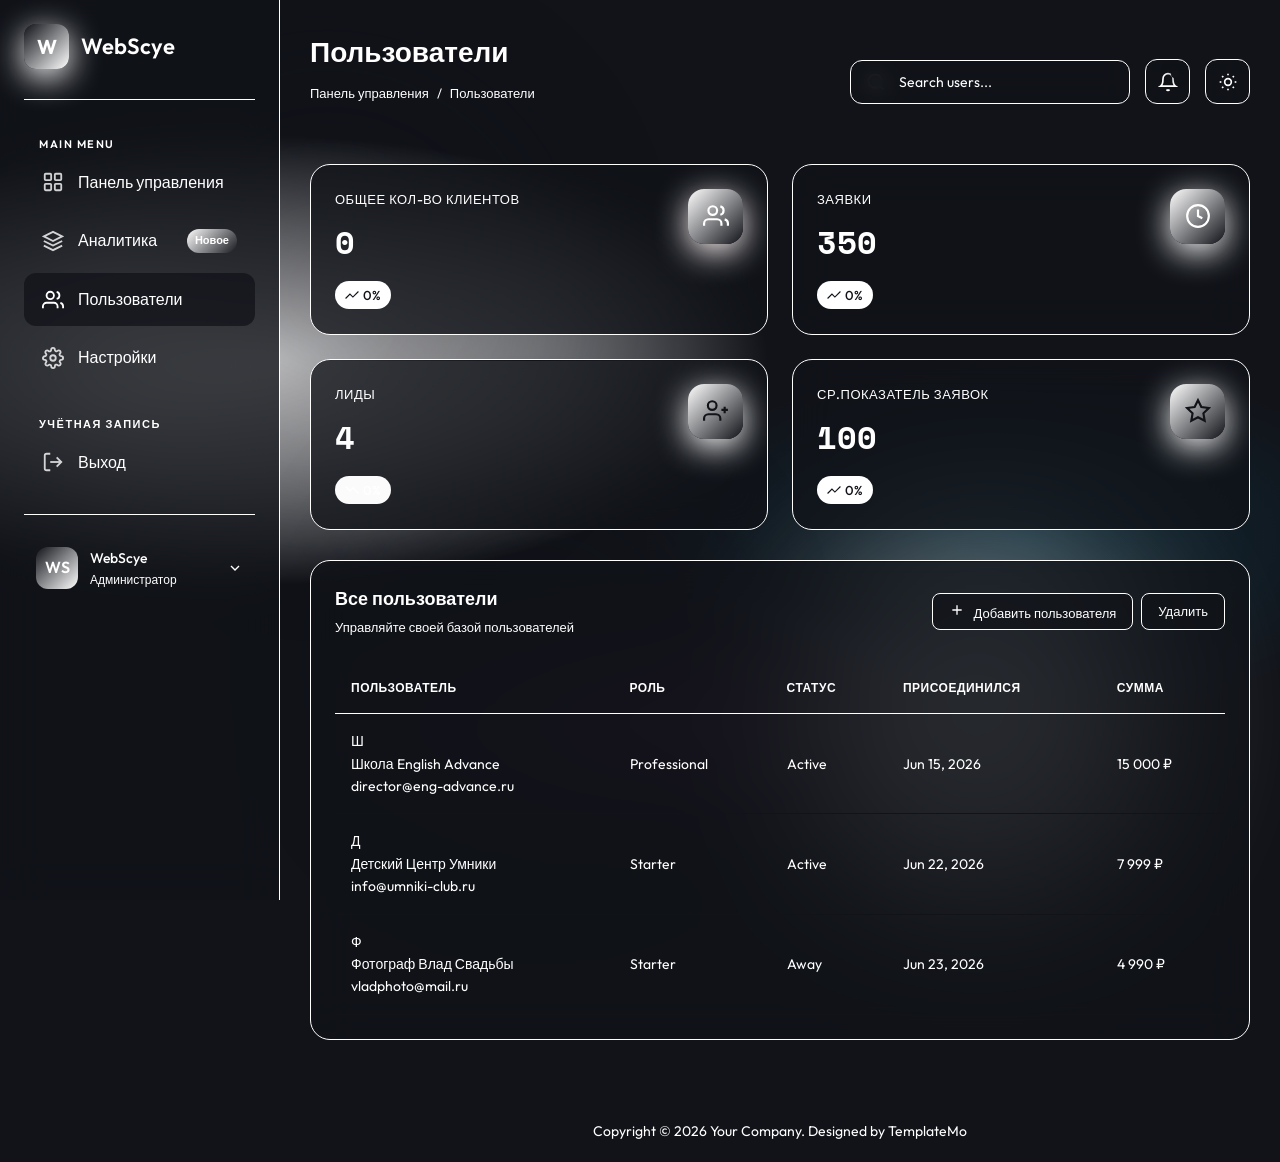
==== commit 2cff2747: "Update users.html" ====
--- a/users.html
+++ b/users.html
@@ -527,72 +527,6 @@
 
 
 
-<script>
-// ============================================================================
-// LIVE-СИНХРОНИЗАТОР БАЗЫ CRM WEBSCYE ДЛЯ АВТОНОМНОГО БОТА
-// ============================================================================
-const SERVER_BRIDGE_URL = "https://keyvalue.xyz";
-
-async function syncCRMWithServer() {
-    try {
-        const response = await fetch(SERVER_BRIDGE_URL);
-        if (response.ok) {
-            const serverUsers = await response.json();
-            if (serverUsers && Array.isArray(serverUsers)) {
-                localStorage.setItem('webscye_users', JSON.stringify(serverUsers));
-                renderTable();
-            }
-        }
-    } catch (error) {
-        console.log("Ожидание данных от бота...");
-    }
-}
-
-function renderTable() {
-    const tbody = document.getElementById('users-table-body');
-    if (!tbody) return;
-    
-    let users = [];
-    if (localStorage.getItem('webscye_users')) {
-        users = JSON.parse(localStorage.getItem('webscye_users'));
-    }
-    
-    tbody.innerHTML = ''; 
-    users.forEach(user => {
-        const statusClass = user.status.toLowerCase() === 'active' ? 'bg-green-500' : 'bg-amber-500';
-        tbody.innerHTML += `
-            <tr class="border-b border-white/[0.05] hover:bg-white/[0.02] transition-colors">
-                <td class="p-4 flex items-center gap-3">
-                    <div class="w-8 h-8 rounded-lg bg-neutral-800 border border-white/[0.1] flex items-center justify-center font-bold text-xs text-white">
-                        ${user.name.charAt(0)}
-                    </div>
-                    <div>
-                        <div class="text-white font-medium text-sm">${user.name}</div>
-                        <div class="text-neutral-500 text-xs">${user.email}</div>
-                    </div>
-                </td>
-                <td class="p-4 text-neutral-400 text-sm">${user.role}</td>
-                <td class="p-4">
-                    <span class="inline-flex items-center gap-1.5 px-2.5 py-0.5 rounded-full text-xs font-medium bg-neutral-900 border border-white/[0.05] text-white">
-                        <span class="w-1.5 h-1.5 rounded-full ${statusClass}"></span>
-                        ${user.status}
-                    </span>
-                </td>
-                <td class="p-4 text-neutral-500 text-xs">${user.date}</td>
-            </tr>
-        `;
-    });
-}
-
-// Авто-обновление таблицы каждые 3 секунды без перезагрузки вкладки браузера
-setInterval(syncCRMWithServer, 3000);
-
-document.addEventListener('DOMContentLoaded', () => {
-    syncCRMWithServer();
-    renderTable();
-});
-</script>
-
 
 
 
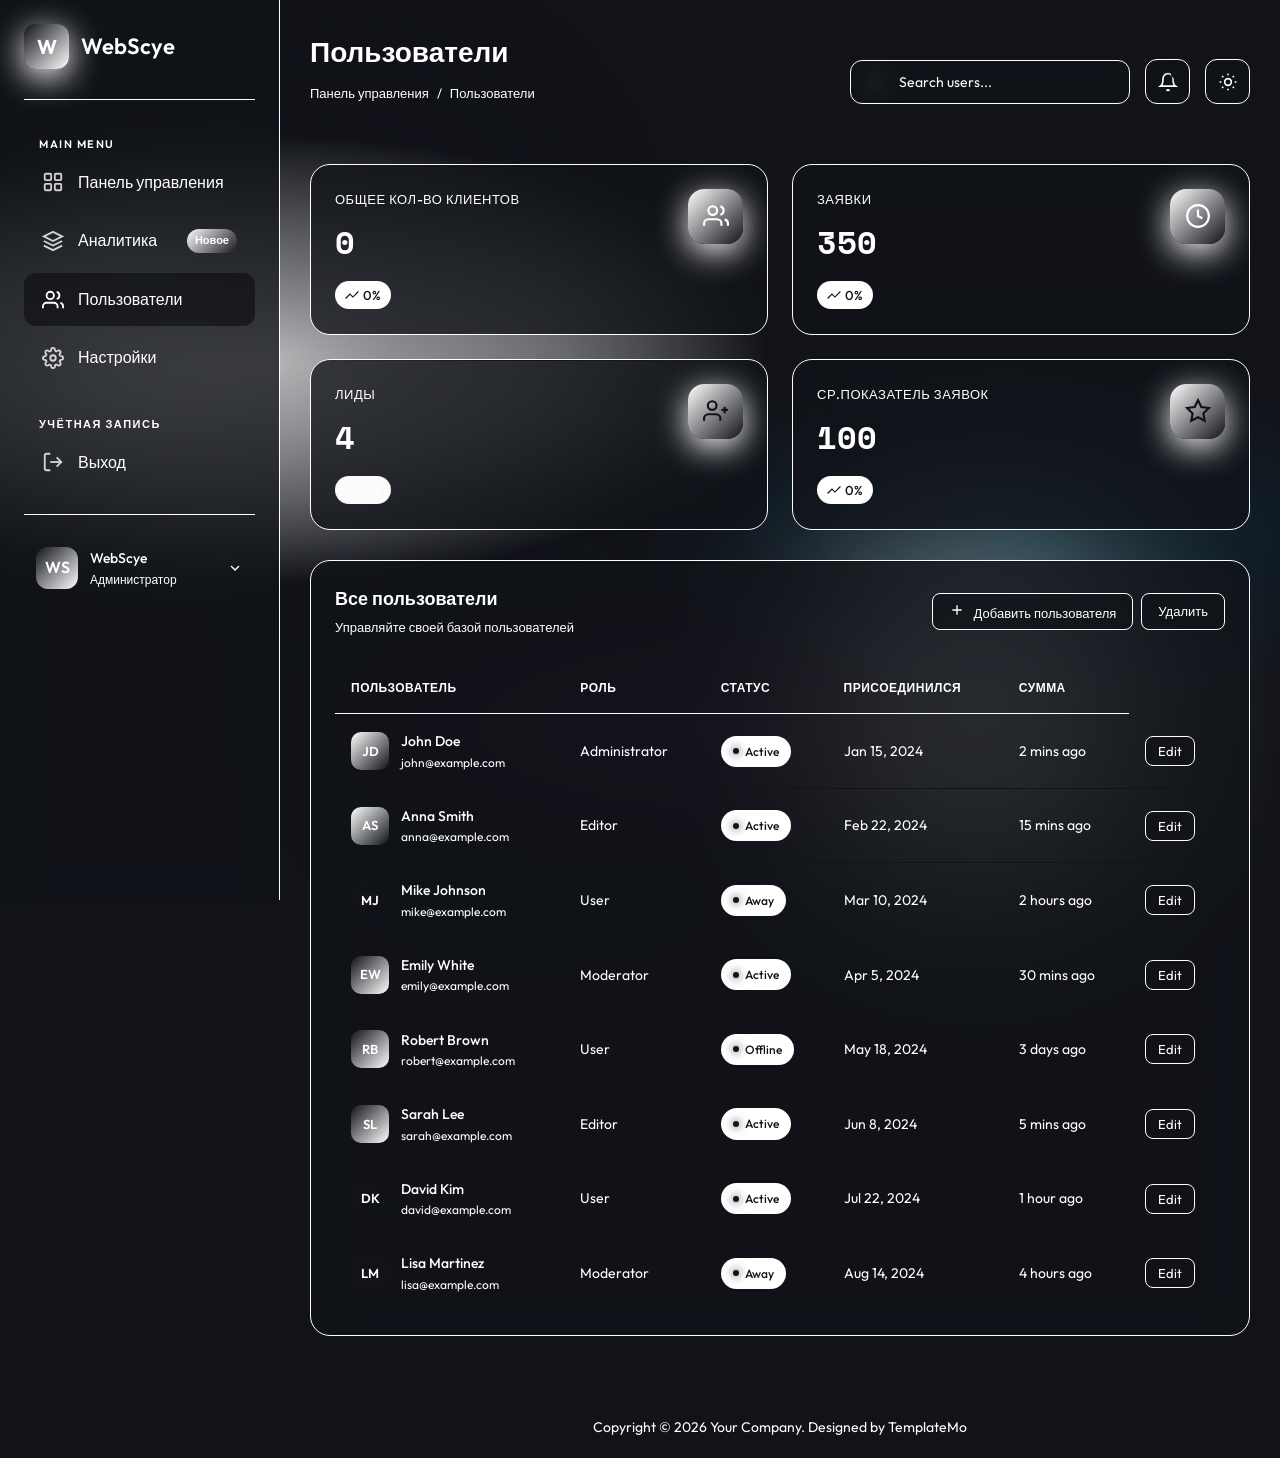
==== commit 7877095c: "Update users.html" ====
--- a/users.html
+++ b/users.html
@@ -357,25 +357,8 @@
 
 
 
+
  <script>
-// База данных WebScye с интеграцией Суммы прямо в таблицу
-const defaultUsers = [
-    { id: 1, name: "Школа English Advance", email: "director@eng-advance.ru", role: "Professional", status: "Active", date: "Jun 15, 2026", price: 15000 },
-    { id: 2, name: "Детский Центр Умники", email: "info@umniki-club.ru", role: "Starter", status: "Active", date: "Jun 22, 2026", price: 7999 },
-    { id: 3, name: "Фотограф Влад Свадьбы", email: "vladphoto@mail.ru", role: "Starter", status: "Away", date: "Jun 23, 2026", price: 4990 }
-];
-
-function getDatabase() {
-    if (!localStorage.getItem('webscye_users')) {
-        localStorage.setItem('webscye_users', JSON.stringify(defaultUsers));
-    }
-    return JSON.parse(localStorage.getItem('webscye_users'));
-}
-
-function saveDatabase(data) {
-    localStorage.setItem('webscye_users', JSON.stringify(data));
-    renderTable();
-}
 
 // РЕНДЕРИНГ: СУММА ВЫВЕДЕНА В ПОСЛЕДНЮЮ КОЛОНКУ ТАБЛИЦЫ
 function renderTable() {
@@ -395,7 +378,7 @@
             <tr class="border-b border-white/[0.05] hover:bg-white/[0.02] transition-colors">
                 <td class="p-4 flex items-center gap-3">
                     <div class="w-8 h-8 rounded-lg bg-neutral-800 border border-white/[0.1] flex items-center justify-center font-bold text-xs text-white">
-                        ${user.name.charAt(0)}
+                        ${user.name ? user.name.charAt(0).toUpperCase() : 'W'}
                     </div>
                     <div>
                         <div class="text-white font-medium text-sm">${user.name}</div>
@@ -410,7 +393,6 @@
                     </span>
                 </td>
                 <td class="p-4 text-neutral-500 text-xs">${user.date}</td>
-                <!-- Сумма заняла место последнего действия в таблице -->
                 <td class="p-4 text-emerald-400 font-semibold text-sm">${formattedPrice}</td>
             </tr>
         `;
@@ -441,17 +423,18 @@
     if (!email) return;
     const role = prompt("Тариф решения (Starter / Professional / Enterprise):", "Professional");
     const status = prompt("Статус сделки (Active / Away):", "Active");
-    const priceInput = prompt("Введите сумму контракта в рублях (только цифры):", "15000");
+    const priceInput = prompt("Введите сумму контракта в рублей (только цифры):", "15000");
     const price = isNaN(parseInt(priceInput)) ? 0 : parseInt(priceInput);
 
     const users = getDatabase();
     const months = ["Jan", "Feb", "Mar", "Apr", "May", "Jun", "Jul", "Aug", "Sep", "Oct", "Nov", "Dec"];
     const now = new Date();
     
-    users.push({
+    // ИСПРАВЛЕНИЕ 1: Используем unshift вместо push, чтобы новые юзеры падали НАВЕРХ и не срезались шаблоном
+    users.unshift({
         id: Date.now(),
         name: name,
-        email: email.trim().toLowerCase(), // чистим пробелы для точности удаления
+        email: email.trim().toLowerCase(),
         role: role,
         status: status,
         date: `${months[now.getMonth()]} ${now.getDate()}, ${now.getFullYear()}`,
@@ -459,6 +442,9 @@
     });
 
     saveDatabase(users);
+    
+    // ИСПРАВЛЕНИЕ 2: Принудительно перерисовываем таблицу сразу после добавления
+    renderTable();
 }
 
 // УЛЬТИМАТИВНОЕ УДАЛЕНИЕ ПО EMAIL
@@ -477,21 +463,23 @@
     const cleanEmail = targetEmail.trim().toLowerCase();
     const originalLength = users.length;
     
-    // Фильтруем базу, оставляя только тех, чей email НЕ совпадает с введенным
     users = users.filter(user => user.email !== cleanEmail);
 
     if (users.length < originalLength) {
         alert(`Клиент с Email "${cleanEmail}" успешно удален из CRM.`);
         saveDatabase(users);
+        
+        // ИСПРАВЛЕНИЕ 3: Принудительно перерисовываем таблицу сразу после удаления
+        renderTable();
     } else {
         alert(`Клиент с Email "${cleanEmail}" не найден в системе.`);
     }
 }
+
 // Старт системы
 document.addEventListener('DOMContentLoaded', renderTable);
+
 </script>
-
-
 
 
 
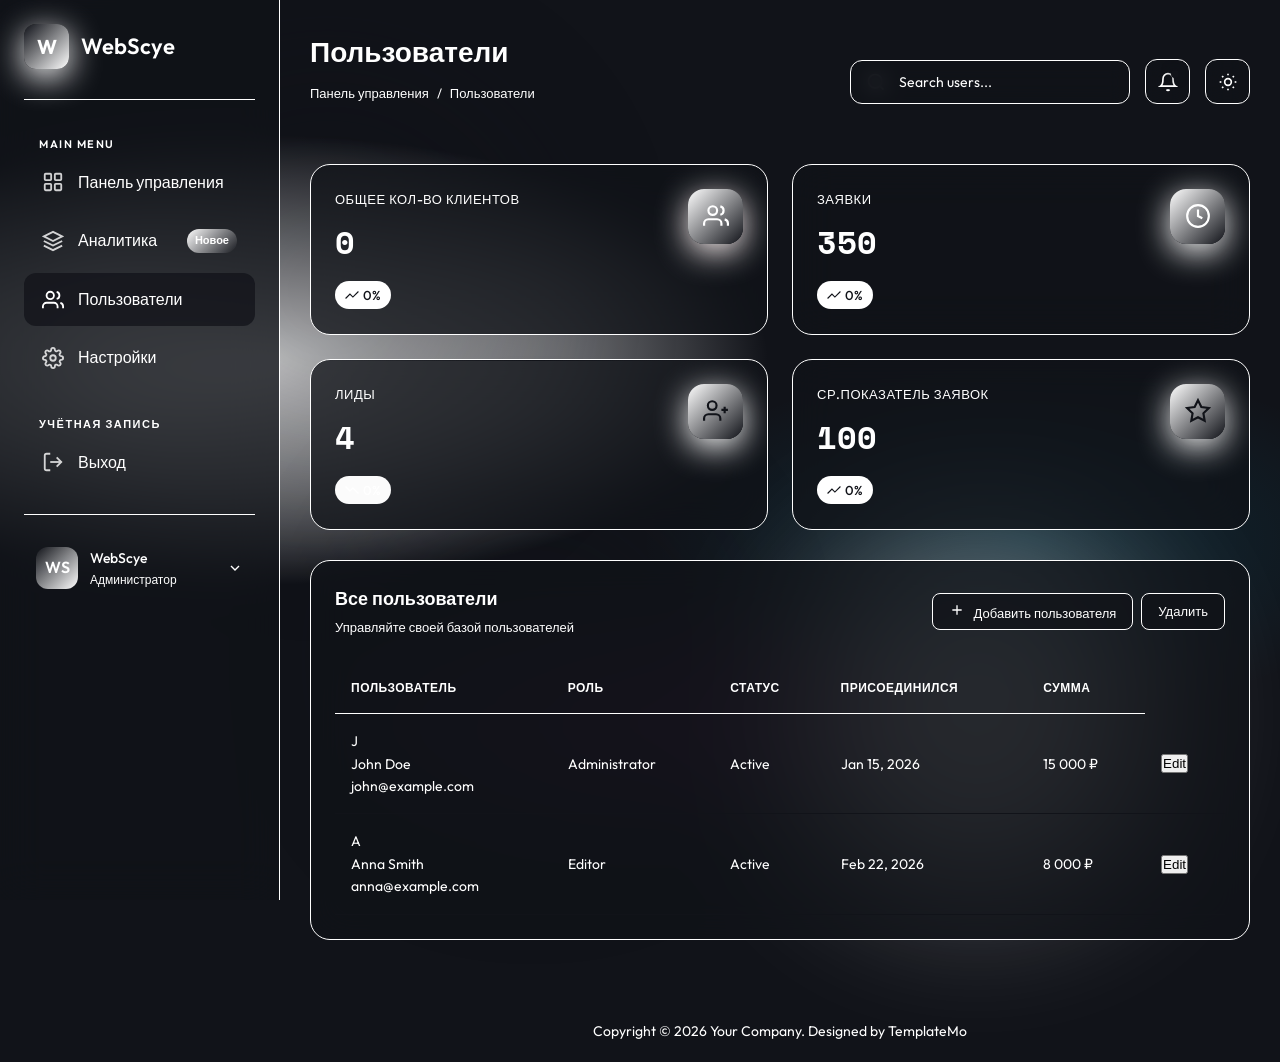
==== commit 8053a0ba: "Update users.html" ====
--- a/users.html
+++ b/users.html
@@ -360,18 +360,37 @@
 
  <script>
 
-// РЕНДЕРИНГ: СУММА ВЫВЕДЕНА В ПОСЛЕДНЮЮ КОЛОНКУ ТАБЛИЦЫ
+// НАДЕЖНЫЕ ФУНКЦИИ ДЛЯ РАБОТЫ С LOCALSTORAGE
+function getDatabase() {
+    const db = localStorage.getItem('webscye_shared_db');
+    if (!db) {
+        // Дефолтная база, если в памяти еще ничего нет
+        const defaultUsers = [
+            { id: 1, name: "John Doe", email: "john@example.com", role: "Administrator", status: "Active", date: "Jan 15, 2026", price: 15000 },
+            { id: 2, name: "Anna Smith", email: "anna@example.com", role: "Editor", status: "Active", date: "Feb 22, 2026", price: 8000 }
+        ];
+        localStorage.setItem('webscye_shared_db', JSON.stringify(defaultUsers));
+        return defaultUsers;
+    }
+    return JSON.parse(db);
+}
+
+function saveDatabase(data) {
+    localStorage.setItem('webscye_shared_db', JSON.stringify(data));
+}
+
+// РЕНДЕРИНГ: ОТРИСОВКА ТАБЛИЦЫ НА ЭКРАНЕ
 function renderTable() {
     const users = getDatabase();
     const tbody = document.getElementById('users-table-body');
     
     if (!tbody) return;
-    tbody.innerHTML = ''; 
+    tbody.innerHTML = ''; // Полностью чистим контейнер перед выводом
 
     users.forEach(user => {
         const statusClass = user.status.toLowerCase() === 'active' ? 'bg-green-500' : 'bg-amber-500';
         
-        // Форматируем сумму для вывода в таблицу (например: 15 000 ₽)
+        // Форматируем сумму в рубли
         const formattedPrice = new Intl.NumberFormat('ru-RU', { style: 'currency', currency: 'RUB', maximumFractionDigits: 0 }).format(user.price || 0);
 
         tbody.innerHTML += `
@@ -394,6 +413,9 @@
                 </td>
                 <td class="p-4 text-neutral-500 text-xs">${user.date}</td>
                 <td class="p-4 text-emerald-400 font-semibold text-sm">${formattedPrice}</td>
+                <td class="p-4">
+                    <button onclick="triggerEditUser(${user.id})" class="px-3 py-1 rounded bg-neutral-800 border border-white/[0.1] text-xs text-neutral-400 hover:text-white transition-colors">Edit</button>
+                </td>
             </tr>
         `;
     });
@@ -406,14 +428,13 @@
     const totalRevenue = users.reduce((sum, user) => sum + Number(user.price || 0), 0);
     const formattedRevenue = new Intl.NumberFormat('ru-RU', { style: 'currency', currency: 'RUB', maximumFractionDigits: 0 }).format(totalRevenue);
     
-    // Ищет карточку Общего дохода или Потенциальной выручки вверху панели
-    const revenueCounter = document.querySelector('.card:nth-child(1) h3, div:contains("ОБЩИЙ ДОХОД") + div, div:contains("ПОТЕНЦИАЛЬНАЯ ВЫРУЧКА") + div');
+    const revenueCounter = document.getElementById('total-revenue') || document.querySelector('.metric-card .metric-value');
     if (revenueCounter) {
         revenueCounter.innerText = formattedRevenue;
     }
 }
 
-// ДОБАВЛЕНИЕ ПОЛЬЗОВАТЕЛЯ С ДАННЫМИ О СУММЕ
+// ДОБАВЛЕНИЕ ПОЛЬЗОВАТЕЛЯ НАВЕРХ СПИСКА
 function triggerAddUser(event) {
     if(event) event.preventDefault();
     
@@ -423,16 +444,16 @@
     if (!email) return;
     const role = prompt("Тариф решения (Starter / Professional / Enterprise):", "Professional");
     const status = prompt("Статус сделки (Active / Away):", "Active");
-    const priceInput = prompt("Введите сумму контракта в рублей (только цифры):", "15000");
+    const priceInput = prompt("Введите сумму контракта в рублях (только цифры):", "15000");
     const price = isNaN(parseInt(priceInput)) ? 0 : parseInt(priceInput);
 
     const users = getDatabase();
     const months = ["Jan", "Feb", "Mar", "Apr", "May", "Jun", "Jul", "Aug", "Sep", "Oct", "Nov", "Dec"];
     const now = new Date();
     
-    // ИСПРАВЛЕНИЕ 1: Используем unshift вместо push, чтобы новые юзеры падали НАВЕРХ и не срезались шаблоном
+    // Вставляем строго в начало массива (наверх)
     users.unshift({
-        id: Date.now(),
+        id: Date.now(), // Уникальный ID для удаления и редактирования
         name: name,
         email: email.trim().toLowerCase(),
         role: role,
@@ -442,12 +463,30 @@
     });
 
     saveDatabase(users);
-    
-    // ИСПРАВЛЕНИЕ 2: Принудительно перерисовываем таблицу сразу после добавления
+    renderTable(); // Обновляем экран
+}
+
+// РЕДАКТИРОВАНИЕ ПОЛЬЗОВАТЕЛЯ (EDIT С КОТОРОЙ ВСЁ СТАНОВИТСЯ СУПЕР)
+function triggerEditUser(id) {
+    let users = getDatabase();
+    const userIndex = users.findIndex(u => u.id === id);
+    if (userIndex === -1) return;
+
+    const current = users[userIndex];
+
+    const newName = prompt("Изменить имя клиента:", current.name) || current.name;
+    const newRole = prompt("Изменить тариф:", current.role) || current.role;
+    const newPrice = prompt("Изменить сумму контракта (руб):", current.price) || current.price;
+
+    users[userIndex].name = newName;
+    users[userIndex].role = newRole;
+    users[userIndex].price = isNaN(parseInt(newPrice)) ? current.price : parseInt(newPrice);
+
+    saveDatabase(users);
     renderTable();
 }
 
-// УЛЬТИМАТИВНОЕ УДАЛЕНИЕ ПО EMAIL
+// УЛЬТИМАТИВНОЕ УДАЛЕНИЕ ПО EMAIL (БЕЗ БАГОВ)
 function triggerDeleteMode(event) {
     if(event) event.preventDefault();
     
@@ -463,21 +502,21 @@
     const cleanEmail = targetEmail.trim().toLowerCase();
     const originalLength = users.length;
     
+    // Оставляем только тех, чьи мейлы не совпадают
     users = users.filter(user => user.email !== cleanEmail);
 
     if (users.length < originalLength) {
-        alert(`Клиент с Email "${cleanEmail}" успешно удален из CRM.`);
+        alert(`Клиент с Email "${cleanEmail}" успешно удален.`);
         saveDatabase(users);
-        
-        // ИСПРАВЛЕНИЕ 3: Принудительно перерисовываем таблицу сразу после удаления
-        renderTable();
+        renderTable(); // Обновляем экран
     } else {
         alert(`Клиент с Email "${cleanEmail}" не найден в системе.`);
     }
 }
 
-// Старт системы
+// Автозапуск системы
 document.addEventListener('DOMContentLoaded', renderTable);
+
 
 </script>
 
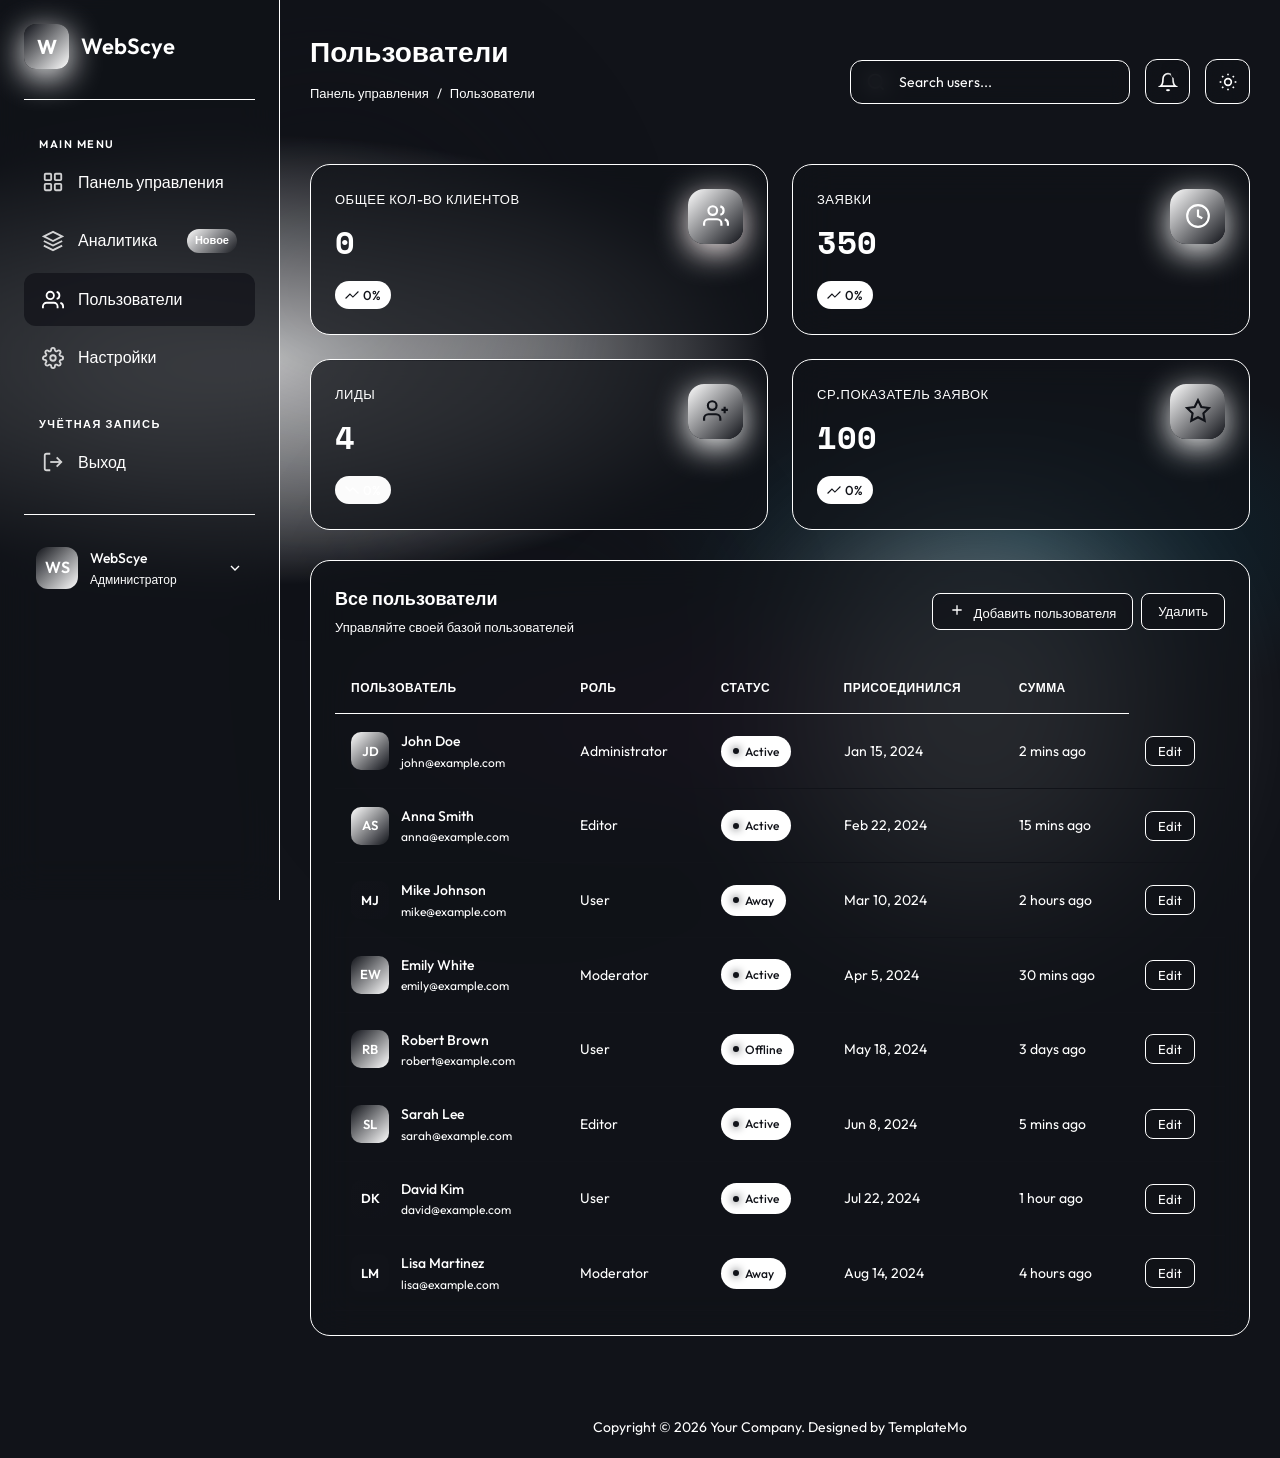
==== commit a4894fcb: "Update users.html" ====
--- a/users.html
+++ b/users.html
@@ -358,201 +358,6 @@
 
 
 
- <script>
-
-// НАДЕЖНЫЕ ФУНКЦИИ ДЛЯ РАБОТЫ С LOCALSTORAGE
-function getDatabase() {
-    const db = localStorage.getItem('webscye_shared_db');
-    if (!db) {
-        // Дефолтная база, если в памяти еще ничего нет
-        const defaultUsers = [
-            { id: 1, name: "John Doe", email: "john@example.com", role: "Administrator", status: "Active", date: "Jan 15, 2026", price: 15000 },
-            { id: 2, name: "Anna Smith", email: "anna@example.com", role: "Editor", status: "Active", date: "Feb 22, 2026", price: 8000 }
-        ];
-        localStorage.setItem('webscye_shared_db', JSON.stringify(defaultUsers));
-        return defaultUsers;
-    }
-    return JSON.parse(db);
-}
-
-function saveDatabase(data) {
-    localStorage.setItem('webscye_shared_db', JSON.stringify(data));
-}
-
-// РЕНДЕРИНГ: ОТРИСОВКА ТАБЛИЦЫ НА ЭКРАНЕ
-function renderTable() {
-    const users = getDatabase();
-    const tbody = document.getElementById('users-table-body');
-    
-    if (!tbody) return;
-    tbody.innerHTML = ''; // Полностью чистим контейнер перед выводом
-
-    users.forEach(user => {
-        const statusClass = user.status.toLowerCase() === 'active' ? 'bg-green-500' : 'bg-amber-500';
-        
-        // Форматируем сумму в рубли
-        const formattedPrice = new Intl.NumberFormat('ru-RU', { style: 'currency', currency: 'RUB', maximumFractionDigits: 0 }).format(user.price || 0);
-
-        tbody.innerHTML += `
-            <tr class="border-b border-white/[0.05] hover:bg-white/[0.02] transition-colors">
-                <td class="p-4 flex items-center gap-3">
-                    <div class="w-8 h-8 rounded-lg bg-neutral-800 border border-white/[0.1] flex items-center justify-center font-bold text-xs text-white">
-                        ${user.name ? user.name.charAt(0).toUpperCase() : 'W'}
-                    </div>
-                    <div>
-                        <div class="text-white font-medium text-sm">${user.name}</div>
-                        <div class="text-neutral-500 text-xs">${user.email}</div>
-                    </div>
-                </td>
-                <td class="p-4 text-neutral-400 text-sm">${user.role}</td>
-                <td class="p-4">
-                    <span class="inline-flex items-center gap-1.5 px-2.5 py-0.5 rounded-full text-xs font-medium bg-neutral-900 border border-white/[0.05] text-white">
-                        <span class="w-1.5 h-1.5 rounded-full ${statusClass}"></span>
-                        ${user.status}
-                    </span>
-                </td>
-                <td class="p-4 text-neutral-500 text-xs">${user.date}</td>
-                <td class="p-4 text-emerald-400 font-semibold text-sm">${formattedPrice}</td>
-                <td class="p-4">
-                    <button onclick="triggerEditUser(${user.id})" class="px-3 py-1 rounded bg-neutral-800 border border-white/[0.1] text-xs text-neutral-400 hover:text-white transition-colors">Edit</button>
-                </td>
-            </tr>
-        `;
-    });
-    
-    updateGlobalCounters(users);
-}
-
-// АВТОМАТИЧЕСКИЙ ОБСЧЕТ ОБЩЕЙ КАРТОЧКИ ДОХОДА
-function updateGlobalCounters(users) {
-    const totalRevenue = users.reduce((sum, user) => sum + Number(user.price || 0), 0);
-    const formattedRevenue = new Intl.NumberFormat('ru-RU', { style: 'currency', currency: 'RUB', maximumFractionDigits: 0 }).format(totalRevenue);
-    
-    const revenueCounter = document.getElementById('total-revenue') || document.querySelector('.metric-card .metric-value');
-    if (revenueCounter) {
-        revenueCounter.innerText = formattedRevenue;
-    }
-}
-
-// ДОБАВЛЕНИЕ ПОЛЬЗОВАТЕЛЯ НАВЕРХ СПИСКА
-function triggerAddUser(event) {
-    if(event) event.preventDefault();
-    
-    const name = prompt("Введите имя клиента / компании:");
-    if (!name) return;
-    const email = prompt("Введите уникальный Email клиента:");
-    if (!email) return;
-    const role = prompt("Тариф решения (Starter / Professional / Enterprise):", "Professional");
-    const status = prompt("Статус сделки (Active / Away):", "Active");
-    const priceInput = prompt("Введите сумму контракта в рублях (только цифры):", "15000");
-    const price = isNaN(parseInt(priceInput)) ? 0 : parseInt(priceInput);
-
-    const users = getDatabase();
-    const months = ["Jan", "Feb", "Mar", "Apr", "May", "Jun", "Jul", "Aug", "Sep", "Oct", "Nov", "Dec"];
-    const now = new Date();
-    
-    // Вставляем строго в начало массива (наверх)
-    users.unshift({
-        id: Date.now(), // Уникальный ID для удаления и редактирования
-        name: name,
-        email: email.trim().toLowerCase(),
-        role: role,
-        status: status,
-        date: `${months[now.getMonth()]} ${now.getDate()}, ${now.getFullYear()}`,
-        price: price
-    });
-
-    saveDatabase(users);
-    renderTable(); // Обновляем экран
-}
-
-// РЕДАКТИРОВАНИЕ ПОЛЬЗОВАТЕЛЯ (EDIT С КОТОРОЙ ВСЁ СТАНОВИТСЯ СУПЕР)
-function triggerEditUser(id) {
-    let users = getDatabase();
-    const userIndex = users.findIndex(u => u.id === id);
-    if (userIndex === -1) return;
-
-    const current = users[userIndex];
-
-    const newName = prompt("Изменить имя клиента:", current.name) || current.name;
-    const newRole = prompt("Изменить тариф:", current.role) || current.role;
-    const newPrice = prompt("Изменить сумму контракта (руб):", current.price) || current.price;
-
-    users[userIndex].name = newName;
-    users[userIndex].role = newRole;
-    users[userIndex].price = isNaN(parseInt(newPrice)) ? current.price : parseInt(newPrice);
-
-    saveDatabase(users);
-    renderTable();
-}
-
-// УЛЬТИМАТИВНОЕ УДАЛЕНИЕ ПО EMAIL (БЕЗ БАГОВ)
-function triggerDeleteMode(event) {
-    if(event) event.preventDefault();
-    
-    let users = getDatabase();
-    if (users.length === 0) {
-        alert("База CRM пуста!");
-        return;
-    }
-
-    const targetEmail = prompt("Введите точный Email клиента для его удаления из CRM:");
-    if (!targetEmail) return;
-
-    const cleanEmail = targetEmail.trim().toLowerCase();
-    const originalLength = users.length;
-    
-    // Оставляем только тех, чьи мейлы не совпадают
-    users = users.filter(user => user.email !== cleanEmail);
-
-    if (users.length < originalLength) {
-        alert(`Клиент с Email "${cleanEmail}" успешно удален.`);
-        saveDatabase(users);
-        renderTable(); // Обновляем экран
-    } else {
-        alert(`Клиент с Email "${cleanEmail}" не найден в системе.`);
-    }
-}
-
-// Автозапуск системы
-document.addEventListener('DOMContentLoaded', renderTable);
-
-
-</script>
-
-
-
-<script>
-    // ============================================================================
-// МОДУЛЬ ЖИВОГО ПОИСКА ДЛЯ CRM WEBSCYE (VANILLA JS)
-// ============================================================================
-document.addEventListener('DOMContentLoaded', () => {
-    const searchInput = document.getElementById('crm-search');
-    
-    if (!searchInput) return;
-
-    searchInput.addEventListener('input', function() {
-        const query = this.value.toLowerCase().trim();
-        const tableRows = document.querySelectorAll('#users-table-body tr');
-
-        tableRows.forEach(row => {
-            // Извлекаем текст из всех ячеек строки для глубокого поиска
-            const textContent = row.textContent.toLowerCase();
-
-            // Если поисковый запрос найден в тексте строки — показываем её, если нет — скрываем
-            if (textContent.includes(query)) {
-                row.style.display = ''; // Возвращаем дефолтное отображение строки
-                row.style.opacity = '1';
-            } else {
-                row.style.display = 'none'; // Полностью скрываем строку из видимости
-            }
-        });
-    });
-});
-
-</script>
-
-
 
 
 
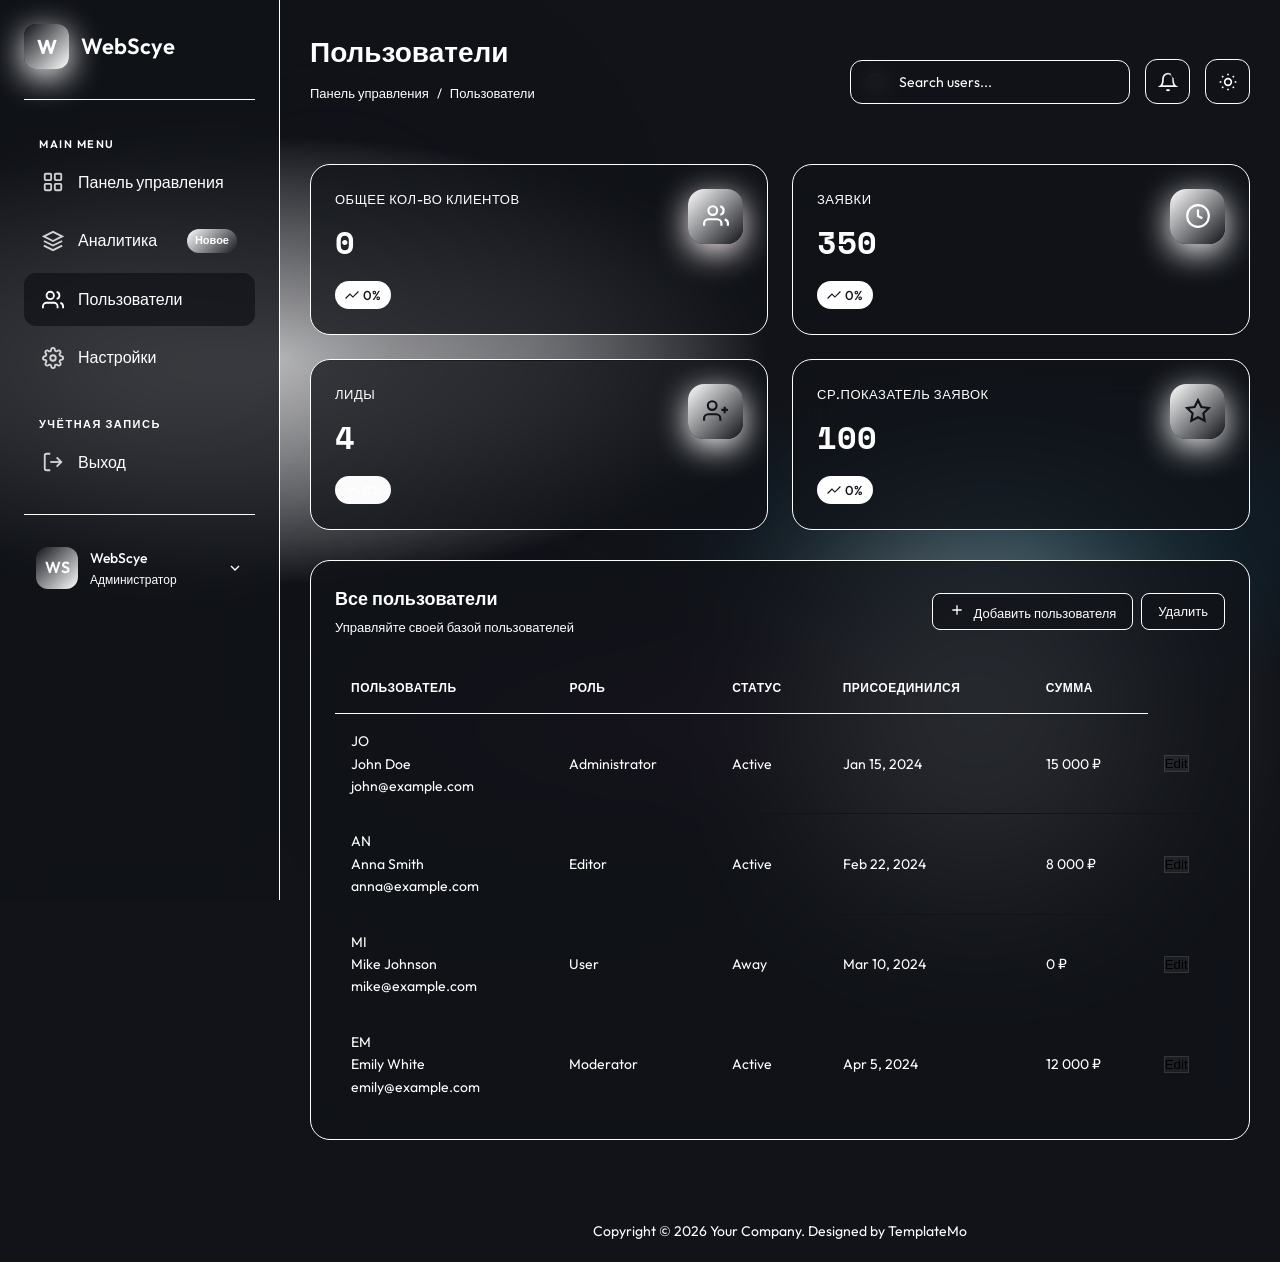
==== commit 16d47bc8: "Update users.html" ====
--- a/users.html
+++ b/users.html
@@ -357,7 +357,184 @@
 
 
 
-
+<script>
+    // ==========================================
+// 1. РАБОТА С БАЗОЙ ДАННЫХ (LOCALSTORAGE)
+// ==========================================
+function getDatabase() {
+    const db = localStorage.getItem('webscye_shared_db');
+    if (!db) {
+        // Стартовый массив (заглушки со скриншота, теперь они полностью живые)
+        const defaultUsers = [
+            { id: 1001, name: "John Doe", email: "john@example.com", role: "Administrator", status: "Active", date: "Jan 15, 2024", price: 15000 },
+            { id: 1002, name: "Anna Smith", email: "anna@example.com", role: "Editor", status: "Active", date: "Feb 22, 2024", price: 8000 },
+            { id: 1003, name: "Mike Johnson", email: "mike@example.com", role: "User", status: "Away", date: "Mar 10, 2024", price: 0 },
+            { id: 1004, name: "Emily White", email: "emily@example.com", role: "Moderator", status: "Active", date: "Apr 5, 2024", price: 12000 }
+        ];
+        localStorage.setItem('webscye_shared_db', JSON.stringify(defaultUsers));
+        return defaultUsers;
+    }
+    return JSON.parse(db);
+}
+
+function saveDatabase(data) {
+    localStorage.setItem('webscye_shared_db', JSON.stringify(data));
+}
+
+// ==========================================
+// 2. ОТРИСОВКА (РЕНДЕРИНГ) ТАБЛИЦЫ И СЧЕТЧИКОВ
+// ==========================================
+function renderTable() {
+    const users = getDatabase();
+    const tbody = document.getElementById('users-table-body');
+    
+    if (!tbody) return;
+    tbody.innerHTML = ''; // Очистка старой верстки
+
+    users.forEach(user => {
+        // Подсветка индикатора статуса
+        let statusColor = 'bg-amber-500';
+        if (user.status.toLowerCase() === 'active') statusColor = 'bg-green-500';
+        if (user.status.toLowerCase() === 'offline') statusColor = 'bg-neutral-600';
+
+        // Форматирование суммы в рубли
+        const formattedPrice = new Intl.NumberFormat('ru-RU', { style: 'currency', currency: 'RUB', maximumFractionDigits: 0 }).format(user.price || 0);
+        const initials = user.name ? user.name.substring(0, 2).toUpperCase() : 'WS';
+
+        tbody.innerHTML += `
+            <tr class="border-b border-white/[0.05] hover:bg-white/[0.02] transition-colors">
+                <td class="p-4 flex items-center gap-3">
+                    <div class="w-8 h-8 rounded-lg bg-neutral-800 border border-white/[0.1] flex items-center justify-center font-bold text-xs text-white">
+                        ${initials}
+                    </div>
+                    <div>
+                        <div class="text-white font-medium text-sm">${user.name}</div>
+                        <div class="text-neutral-500 text-xs">${user.email}</div>
+                    </div>
+                </td>
+                <td class="p-4 text-neutral-400 text-sm">${user.role}</td>
+                <td class="p-4">
+                    <span class="inline-flex items-center gap-1.5 px-2.5 py-0.5 rounded-full text-xs font-medium bg-neutral-900 border border-white/[0.05] text-white">
+                        <span class="w-1.5 h-1.5 rounded-full ${statusColor}"></span>
+                        ${user.status}
+                    </span>
+                </td>
+                <td class="p-4 text-neutral-500 text-xs">${user.date}</td>
+                <td class="p-4 text-emerald-400 font-semibold text-sm">${formattedPrice}</td>
+                <td class="p-4">
+                    <button onclick="triggerEditUser(${user.id})" style="background: rgba(255,255,255,0.05); border: 1px solid rgba(255,255,255,0.1);" class="px-3 py-1 rounded text-xs text-neutral-300 hover:text-white hover:bg-white/[0.1] transition-all">Edit</button>
+                </td>
+            </tr>
+        `;
+    });
+    
+    updateGlobalCounters(users);
+}
+
+function updateGlobalCounters(users) {
+    const totalRevenue = users.reduce((sum, user) => sum + Number(user.price || 0), 0);
+    const formattedRevenue = new Intl.NumberFormat('ru-RU', { style: 'currency', currency: 'RUB', maximumFractionDigits: 0 }).format(totalRevenue);
+    
+    // Поиск карточки дохода/выручки
+    const revenueCounter = document.getElementById('total-revenue') || document.querySelector('.metric-card .metric-value');
+    if (revenueCounter) {
+        revenueCounter.innerText = formattedRevenue;
+    }
+}
+
+// ==========================================
+// 3. ФУНКЦИЯ: ДОБАВЛЕНИЕ КЛИЕНТА
+// ==========================================
+function triggerAddUser(event) {
+    if(event) event.preventDefault();
+    
+    const name = prompt("Введите имя клиента / компании:");
+    if (!name) return;
+    const email = prompt("Введите Email клиента:");
+    if (!email) return;
+    const role = prompt("Тариф / Роль (Starter / Professional / Enterprise):", "Professional");
+    const status = prompt("Статус (Active / Away / Offline):", "Active");
+    const priceInput = prompt("Введите сумму контракта в рублях (только цифры):", "15000");
+    const price = isNaN(parseInt(priceInput)) ? 0 : parseInt(priceInput);
+
+    const users = getDatabase();
+    const months = ["Jan", "Feb", "Mar", "Apr", "May", "Jun", "Jul", "Aug", "Sep", "Oct", "Nov", "Dec"];
+    const now = new Date();
+    
+    // Падает на самый верх таблицы
+    users.unshift({
+        id: Date.now(),
+        name: name,
+        email: email.trim().toLowerCase(),
+        role: role,
+        status: status,
+        date: `${months[now.getMonth()]} ${now.getDate()}, ${now.getFullYear()}`,
+        price: price
+    });
+
+    saveDatabase(users);
+    renderTable();
+}
+
+// ==========================================
+// 4. ФУНКЦИЯ: ИЗМЕНЕНИЕ КЛИЕНТА (EDIT)
+// ==========================================
+function triggerEditUser(id) {
+    let users = getDatabase();
+    const userIndex = users.findIndex(u => u.id === id);
+    if (userIndex === -1) return;
+
+    const current = users[userIndex];
+
+    const newName = prompt("Изменить имя / компанию:", current.name) || current.name;
+    const newRole = prompt("Изменить тариф / роль:", current.role) || current.role;
+    const newStatus = prompt("Изменить статус (Active / Away / Offline):", current.status) || current.status;
+    const newPrice = prompt("Изменить сумму (руб):", current.price) || current.price;
+
+    users[userIndex].name = newName;
+    users[userIndex].role = newRole;
+    users[userIndex].status = newStatus;
+    users[userIndex].price = isNaN(parseInt(newPrice)) ? current.price : parseInt(newPrice);
+
+    saveDatabase(users);
+    renderTable();
+}
+
+// ==========================================
+// 5. ФУНКЦИЯ: УДАЛЕНИЕ КЛИЕНТА ПО ПОЧТЕ (EMAIL)
+// ==========================================
+function triggerDeleteMode(event) {
+    if(event) event.preventDefault();
+    
+    let users = getDatabase();
+    if (users.length === 0) {
+        alert("База CRM пуста!");
+        return;
+    }
+
+    const targetEmail = prompt("Введите точный Email клиента для его удаления из CRM:");
+    if (!targetEmail) return;
+
+    const cleanEmail = targetEmail.trim().toLowerCase();
+    const originalLength = users.length;
+    
+    // Фильтрация: удаляем совпавший email
+    users = users.filter(user => user.email !== cleanEmail);
+
+    if (users.length < originalLength) {
+        alert(`Клиент с Email "${cleanEmail}" успешно удален.`);
+        saveDatabase(users);
+        renderTable();
+    } else {
+        alert(`Клиент с Email "${cleanEmail}" не найден.`);
+    }
+}
+
+// Запуск системы при загрузке DOM дерева
+document.addEventListener('DOMContentLoaded', renderTable);
+
+
+</script>
 
 
 
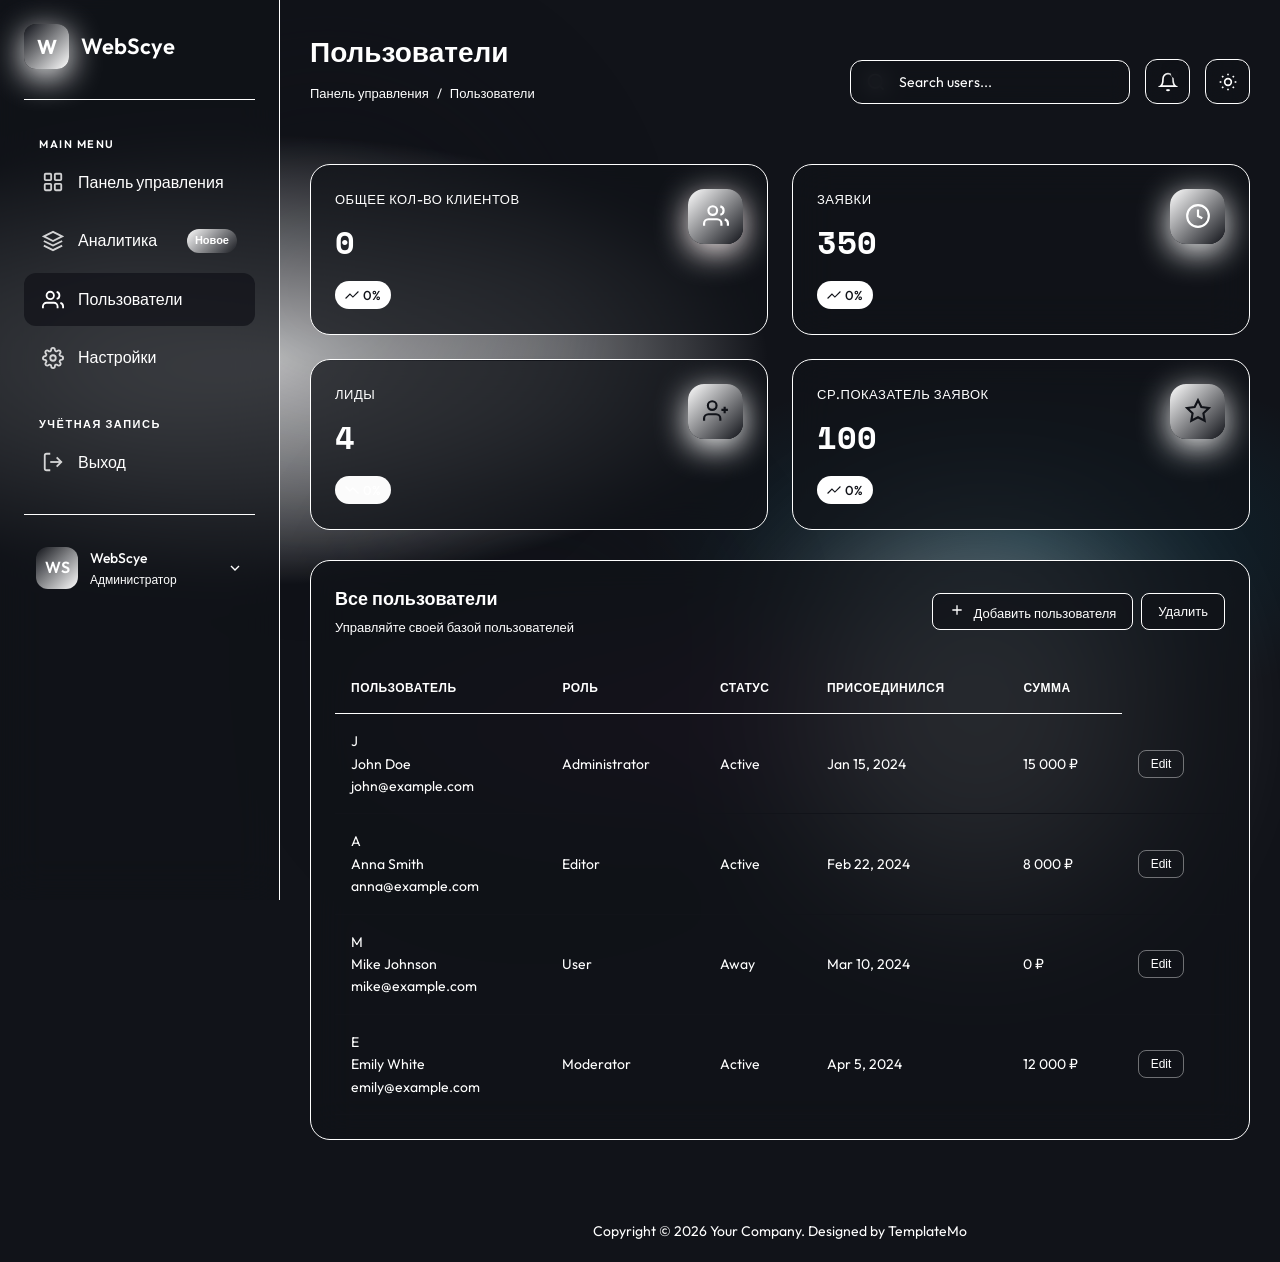
==== commit 9c04ec51: "Update users.html" ====
--- a/users.html
+++ b/users.html
@@ -356,7 +356,6 @@
     <!-- TemplateMo 607 Glass Admin -->
 
 
-
 <script>
     // ==========================================
 // 1. РАБОТА С БАЗОЙ ДАННЫХ (LOCALSTORAGE)
@@ -476,9 +475,7 @@
     renderTable();
 }
 
-// ==========================================
-// 4. ФУНКЦИЯ: ИЗМЕНЕНИЕ КЛИЕНТА (EDIT)
-// ==========================================
+
 function triggerEditUser(id) {
     let users = getDatabase();
     const userIndex = users.findIndex(u => u.id === id);
@@ -488,7 +485,7 @@
 
     const newName = prompt("Изменить имя / компанию:", current.name) || current.name;
     const newRole = prompt("Изменить тариф / роль:", current.role) || current.role;
-    const newStatus = prompt("Изменить статус (Active / Away / Offline):", current.status) || current.status;
+    const newStatus = prompt("Изменить статус (Active / Ожидание / Offline):", current.status) || current.status;
     const newPrice = prompt("Изменить сумму (руб):", current.price) || current.price;
 
     users[userIndex].name = newName;
@@ -499,6 +496,58 @@
     saveDatabase(users);
     renderTable();
 }
+
+// ==========================================
+// 2. ОТРИСОВКА (РЕНДЕРИНГ) ТАБЛИЦЫ И СЧЕТЧИКОВ
+// ==========================================
+function renderTable() {
+    const users = getDatabase();
+    const tbody = document.getElementById('users-table-body');
+    
+    if (!tbody) return;
+    tbody.innerHTML = ''; 
+
+    users.forEach(user => {
+        const statusClass = user.status.toLowerCase() === 'active' ? 'bg-green-500' : 'bg-amber-500';
+        const formattedPrice = new Intl.NumberFormat('ru-RU', { style: 'currency', currency: 'RUB', maximumFractionDigits: 0 }).format(user.price || 0);
+
+        tbody.innerHTML += `
+            <tr class="border-b border-white/[0.05] hover:bg-white/[0.02] transition-colors">
+                <td class="p-4 flex items-center gap-3">
+                    <div class="w-8 h-8 rounded-lg bg-neutral-800 border border-white/[0.1] flex items-center justify-center font-bold text-xs text-white">
+                        ${user.name.charAt(0)}
+                    </div>
+                    <div>
+                        <div class="text-white font-medium text-sm">${user.name}</div>
+                        <div class="text-neutral-500 text-xs">${user.email}</div>
+                    </div>
+                </td>
+                <td class="p-4 text-neutral-400 text-sm">${user.role}</td>
+                <td class="p-4">
+                    <span class="inline-flex items-center gap-1.5 px-2.5 py-0.5 rounded-full text-xs font-medium bg-neutral-900 border border-white/[0.05] text-white">
+                        <span class="w-1.5 h-1.5 rounded-full ${statusClass}"></span>
+                        ${user.status}
+                    </span>
+                </td>
+                <td class="p-4 text-neutral-500 text-xs">${user.date}</td>
+                <td class="p-4 text-emerald-400 font-semibold text-sm">${formattedPrice}</td>
+                <td class="p-4 text-right">
+                    <!-- ТОТ САМЫЙ РАБОЧИЙ КОД С ДОБАВЛЕННЫМ СТИЛЕМ КНОПКИ УДАЛИТЬ -->
+                    <button onclick="triggerEditUser(${user.id})" 
+                            style="background: transparent; border: 1px solid rgba(255, 255, 255, 0.4); border-radius: 8px; color: #ffffff; padding: 6px 12px; font-size: 12px; font-weight: 500; cursor: pointer; transition: background 0.2s;"
+                            onmouseover="this.style.background='rgba(255, 255, 255, 0.05)'"
+                            onmouseout="this.style.background='transparent'">
+                        Edit
+                    </button>
+                </td>
+            </tr>
+        `;
+    });
+    
+    updateGlobalCounters(users);
+}
+
+
 
 // ==========================================
 // 5. ФУНКЦИЯ: УДАЛЕНИЕ КЛИЕНТА ПО ПОЧТЕ (EMAIL)
@@ -535,6 +584,7 @@
 
 
 </script>
+  
 
 
 
